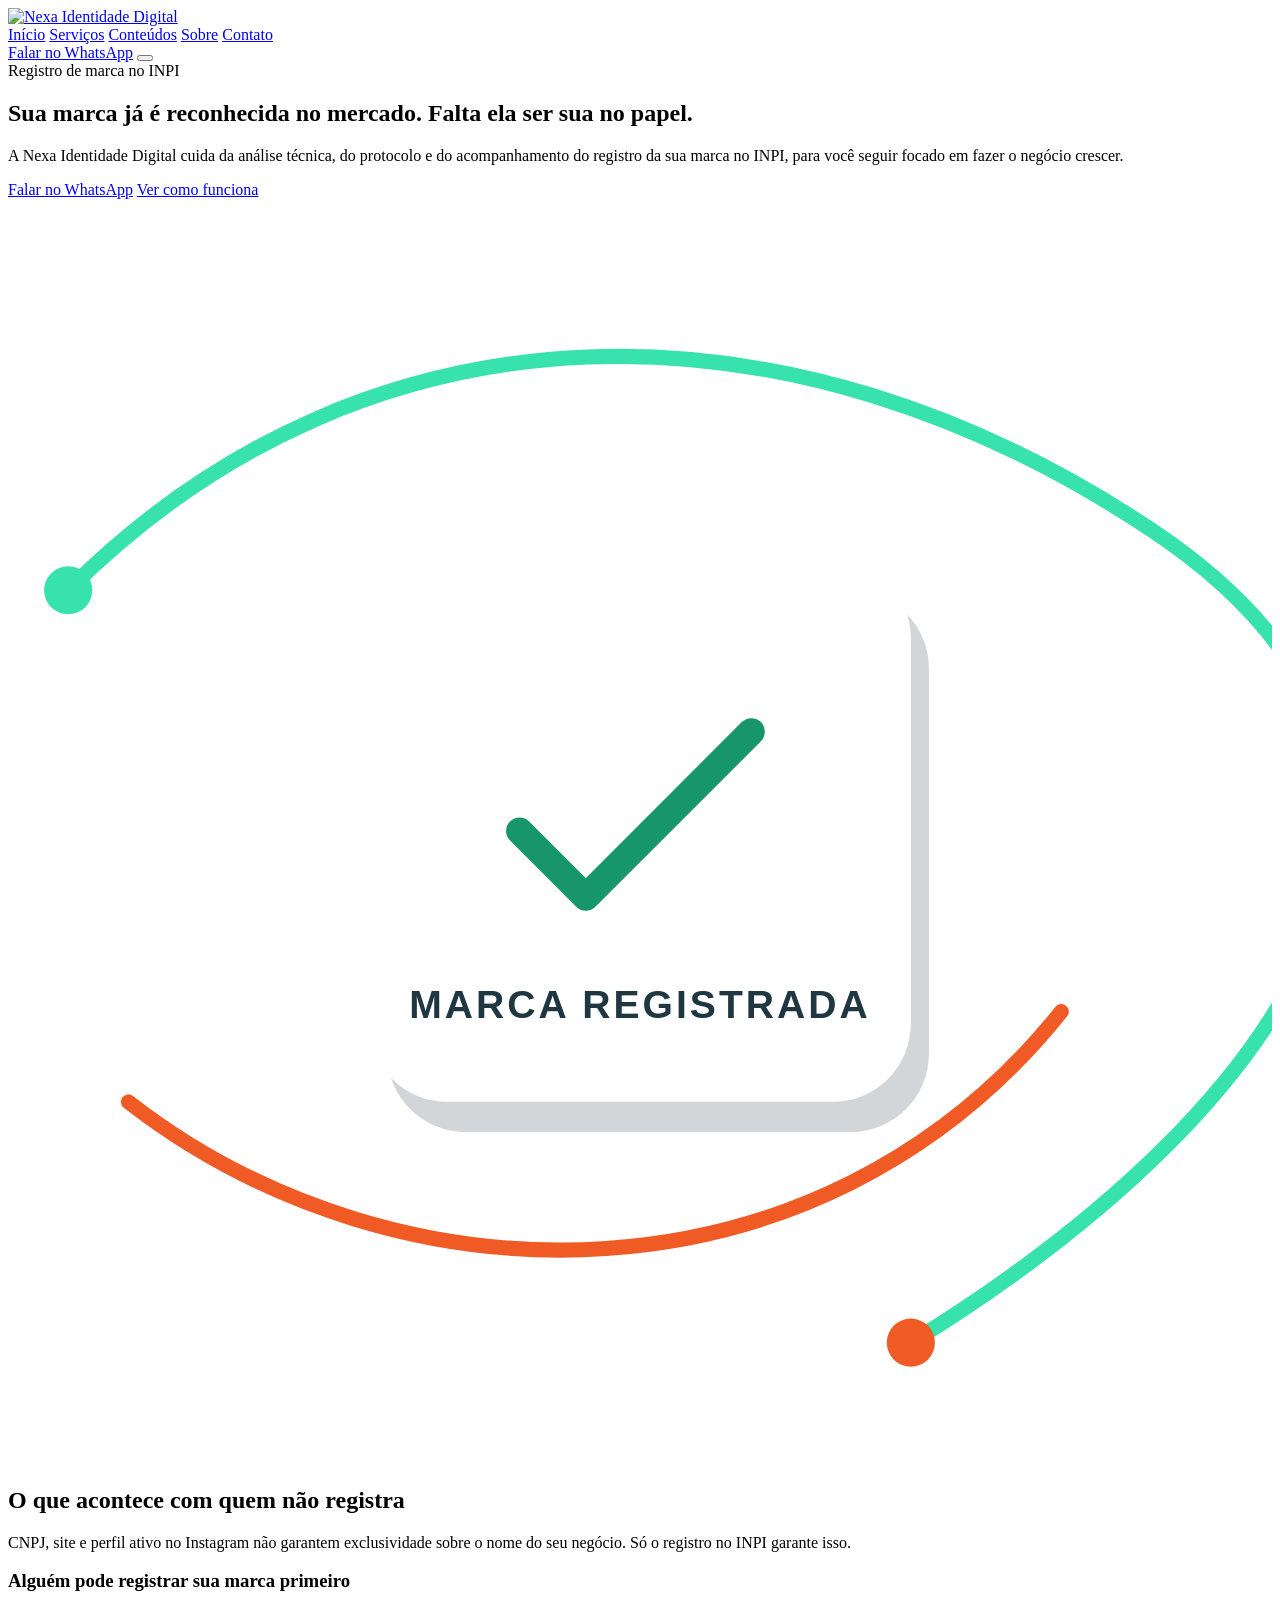
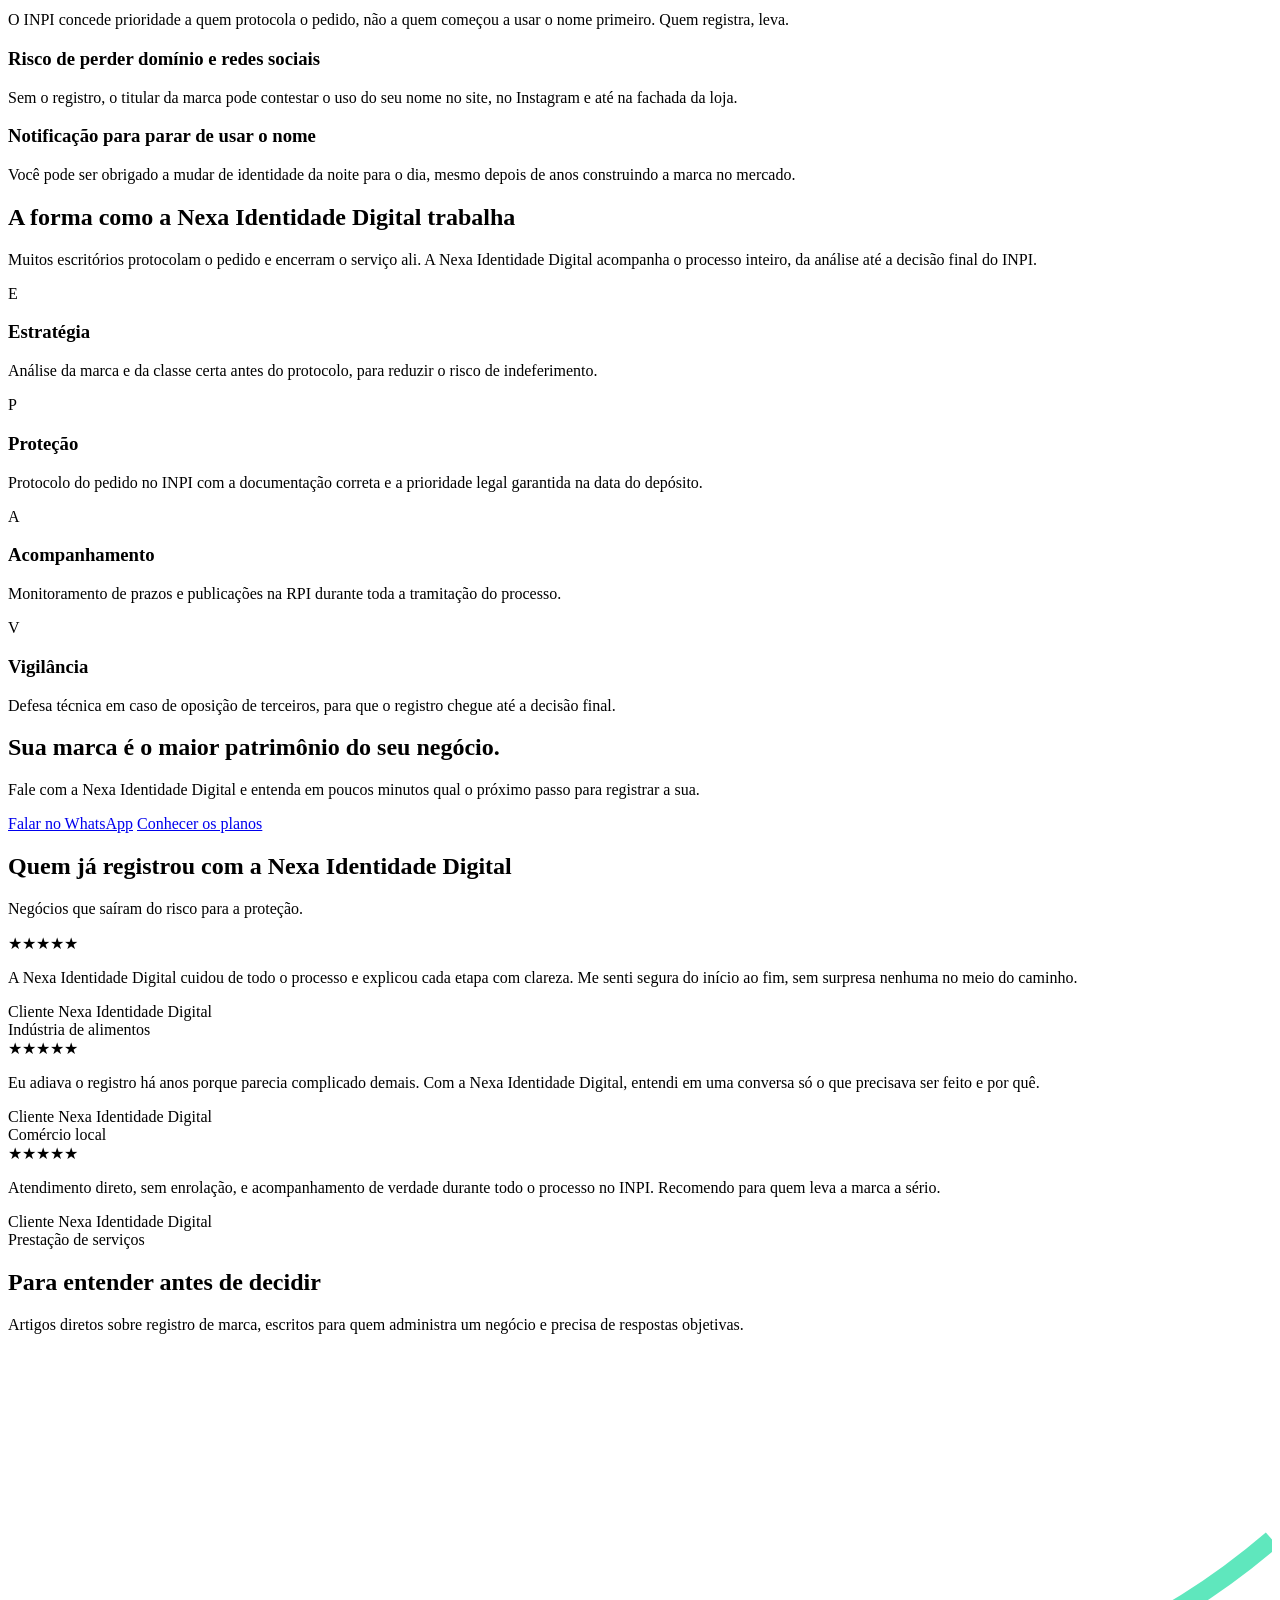
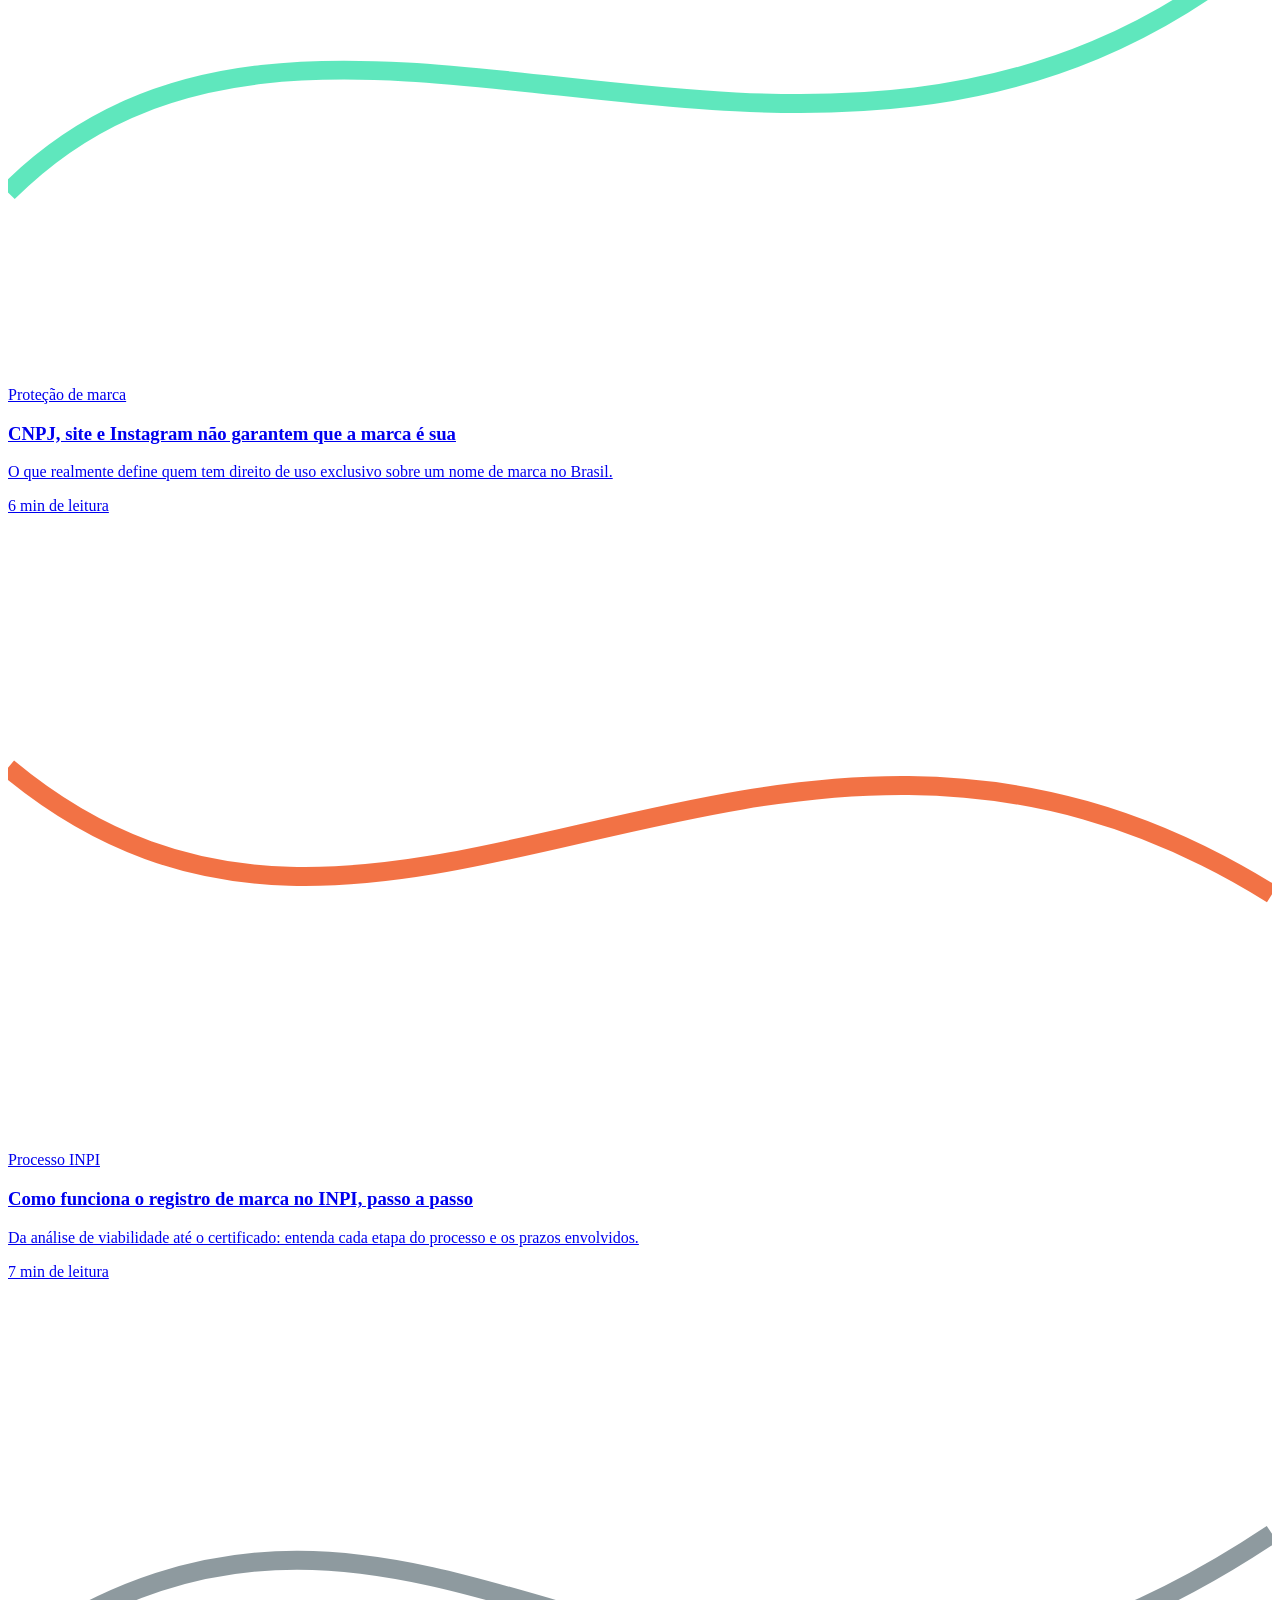
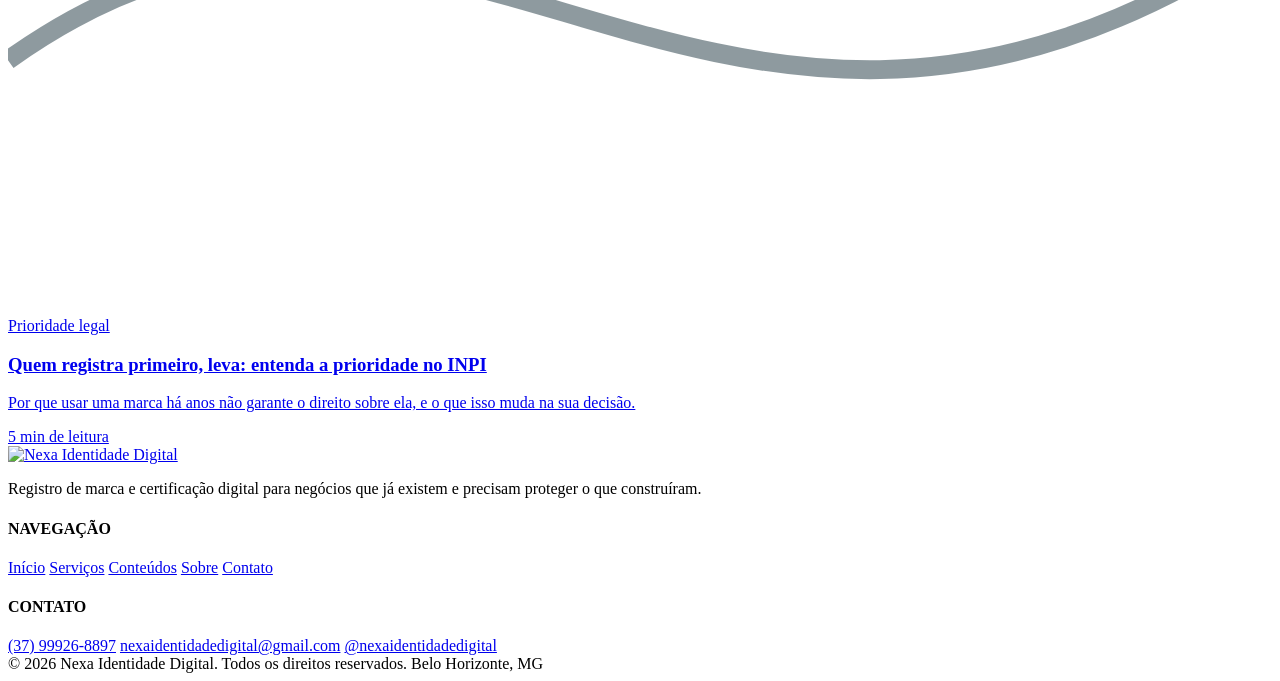
==== index.html @ bb1ef276 "Upload" ====
<!DOCTYPE html>
<html lang="pt-BR">
<head>
<meta charset="UTF-8">
<meta name="viewport" content="width=device-width, initial-scale=1.0">
<title>Nexa Identidade Digital | Registro de marca no INPI</title>
<meta name="description" content="A Nexa Identidade Digital cuida da análise, do protocolo e do acompanhamento do registro da sua marca no INPI, para negócios que já existem e precisam proteger o que construíram.">
<link rel="icon" href="data:image/svg+xml,<svg xmlns=%22http://www.w3.org/2000/svg%22 viewBox=%220 0 32 32%22><rect width=%2232%22 height=%2232%22 rx=%228%22 fill=%22%231f3741%22/><path d=%22M9 22V10l14 12V10%22 stroke=%22%2337e2ad%22 stroke-width=%222.3%22 fill=%22none%22 stroke-linecap=%22round%22 stroke-linejoin=%22round%22/></svg>">
<link rel="preconnect" href="https://api.fontshare.com">
<link href="https://api.fontshare.com/v2/css?f[]=chillax@500,600,700&display=swap" rel="stylesheet">
<link href="https://fonts.googleapis.com/css2?family=Plus+Jakarta+Sans:wght@400;500;600;700;800&display=swap" rel="stylesheet">
<link rel="stylesheet" href="css/style.css">
</head>
<body>

<header class="nav" id="nav">
  <div class="nav-inner">
    <a href="index.html" class="logo"><img src="img/logo-light-bg.png" alt="Nexa Identidade Digital" class="logo-img"></a>
    <nav class="nav-links" id="navLinks">
      <a href="index.html" aria-current="page">Início</a>
      <a href="servicos.html">Serviços</a>
      <a href="blog.html">Conteúdos</a>
      <a href="sobre.html">Sobre</a>
      <a href="contato.html">Contato</a>
    </nav>
    <a class="btn btn-primary nav-cta" href="https://wa.me/5537999268897?text=Ol%C3%A1%2C%20Luna!%20Quero%20entender%20como%20registrar%20minha%20marca." target="_blank" rel="noopener">Falar no WhatsApp</a>
    <button class="nav-toggle" id="navToggle" aria-label="Abrir menu"><span></span><span></span><span></span></button>
  </div>
</header>

<main>

<!-- HERO -->
<section class="hero grain-gradient">
  <div class="wrap hero-grid">
    <div>
      <span class="hero-eyebrow">Registro de marca no INPI</span>
      <h1>Sua marca já é reconhecida no mercado. Falta ela ser sua no papel.</h1>
      <p class="lede">A Nexa Identidade Digital cuida da análise técnica, do protocolo e do acompanhamento do registro da sua marca no INPI, para você seguir focado em fazer o negócio crescer.</p>
      <div class="hero-actions">
        <a class="btn btn-orange" href="https://wa.me/5537999268897?text=Ol%C3%A1%2C%20Luna!%20Quero%20entender%20como%20registrar%20minha%20marca." target="_blank" rel="noopener">Falar no WhatsApp</a>
        <a class="btn btn-mint" href="servicos.html">Ver como funciona</a>
      </div>
    </div>
    <div class="hero-art" aria-hidden="true">
      <svg viewBox="0 0 420 420" width="100%" height="100%">
        <path d="M20 130 C 120 30, 260 30, 380 110 S 430 300, 300 380" stroke="#37e2ad" stroke-width="5" fill="none" stroke-linecap="round"/>
        <path d="M40 300 C 130 370, 270 370, 350 270" stroke="#f05a25" stroke-width="5" fill="none" stroke-linecap="round"/>
        <path d="M10 220 C 110 160, 220 260, 400 190" stroke="#ffffff" stroke-width="2.5" fill="none" stroke-linecap="round" opacity="0.5"/>
        <circle cx="300" cy="380" r="8" fill="#f05a25"/>
        <circle cx="20" cy="130" r="8" fill="#37e2ad"/>

        <rect x="120" y="120" width="180" height="180" rx="26" fill="#0f2027" opacity="0.18" transform="translate(6,10)"/>
        <rect x="120" y="120" width="180" height="180" rx="26" fill="#ffffff"/>
        <path d="M170 210 l22 22 l55 -55" stroke="#17966c" stroke-width="9" fill="none" stroke-linecap="round" stroke-linejoin="round"/>
        <text x="210" y="272" font-family="Chillax, sans-serif" font-weight="600" font-size="13" fill="#1f3741" text-anchor="middle" letter-spacing="1">MARCA REGISTRADA</text>
      </svg>
    </div>
  </div>
</section>

<!-- RISCO -->
<section class="section-alt">
  <div class="wrap">
    <div class="section-head">
      <h2>O que acontece com quem não registra</h2>
      <p>CNPJ, site e perfil ativo no Instagram não garantem exclusividade sobre o nome do seu negócio. Só o registro no INPI garante isso.</p>
    </div>
    <div class="risk-grid">
      <div class="risk-card">
        <h3>Alguém pode registrar sua marca primeiro</h3>
        <p>O INPI concede prioridade a quem protocola o pedido, não a quem começou a usar o nome primeiro. Quem registra, leva.</p>
      </div>
      <div class="risk-card">
        <h3>Risco de perder domínio e redes sociais</h3>
        <p>Sem o registro, o titular da marca pode contestar o uso do seu nome no site, no Instagram e até na fachada da loja.</p>
      </div>
      <div class="risk-card">
        <h3>Notificação para parar de usar o nome</h3>
        <p>Você pode ser obrigado a mudar de identidade da noite para o dia, mesmo depois de anos construindo a marca no mercado.</p>
      </div>
    </div>
  </div>
</section>

<!-- ABORDAGEM -->
<section>
  <div class="wrap">
    <div class="section-head">
      <h2>A forma como a Nexa Identidade Digital trabalha</h2>
      <p>Muitos escritórios protocolam o pedido e encerram o serviço ali. A Nexa Identidade Digital acompanha o processo inteiro, da análise até a decisão final do INPI.</p>
    </div>
    <div class="pillar-grid">
      <div class="pillar">
        <div class="mark">E</div>
        <h3>Estratégia</h3>
        <p>Análise da marca e da classe certa antes do protocolo, para reduzir o risco de indeferimento.</p>
      </div>
      <div class="pillar">
        <div class="mark">P</div>
        <h3>Proteção</h3>
        <p>Protocolo do pedido no INPI com a documentação correta e a prioridade legal garantida na data do depósito.</p>
      </div>
      <div class="pillar">
        <div class="mark">A</div>
        <h3>Acompanhamento</h3>
        <p>Monitoramento de prazos e publicações na RPI durante toda a tramitação do processo.</p>
      </div>
      <div class="pillar">
        <div class="mark">V</div>
        <h3>Vigilância</h3>
        <p>Defesa técnica em caso de oposição de terceiros, para que o registro chegue até a decisão final.</p>
      </div>
    </div>
  </div>
</section>

<!-- CTA BAND -->
<section class="cta-band grain-gradient">
  <div class="wrap">
    <div>
      <h2>Sua marca é o maior patrimônio do seu negócio.</h2>
      <p>Fale com a Nexa Identidade Digital e entenda em poucos minutos qual o próximo passo para registrar a sua.</p>
    </div>
    <div class="cta-actions">
      <a class="btn btn-orange" href="https://wa.me/5537999268897?text=Ol%C3%A1%2C%20Luna!%20Quero%20entender%20como%20registrar%20minha%20marca." target="_blank" rel="noopener">Falar no WhatsApp</a>
      <a class="btn btn-ghost-on-dark" href="servicos.html">Conhecer os planos</a>
    </div>
  </div>
</section>

<!-- DEPOIMENTOS -->
<section class="section-dark">
  <div class="wrap">
    <div class="section-head">
      <h2>Quem já registrou com a Nexa Identidade Digital</h2>
      <p>Negócios que saíram do risco para a proteção.</p>
    </div>
    <div class="testimonial-grid">
      <div class="testimonial-card">
        <div class="testimonial-stars">★★★★★</div>
        <p>A Nexa Identidade Digital cuidou de todo o processo e explicou cada etapa com clareza. Me senti segura do início ao fim, sem surpresa nenhuma no meio do caminho.</p>
        <div class="testimonial-name">Cliente Nexa Identidade Digital</div>
        <div class="testimonial-role">Indústria de alimentos</div>
      </div>
      <div class="testimonial-card">
        <div class="testimonial-stars">★★★★★</div>
        <p>Eu adiava o registro há anos porque parecia complicado demais. Com a Nexa Identidade Digital, entendi em uma conversa só o que precisava ser feito e por quê.</p>
        <div class="testimonial-name">Cliente Nexa Identidade Digital</div>
        <div class="testimonial-role">Comércio local</div>
      </div>
      <div class="testimonial-card">
        <div class="testimonial-stars">★★★★★</div>
        <p>Atendimento direto, sem enrolação, e acompanhamento de verdade durante todo o processo no INPI. Recomendo para quem leva a marca a sério.</p>
        <div class="testimonial-name">Cliente Nexa Identidade Digital</div>
        <div class="testimonial-role">Prestação de serviços</div>
      </div>
    </div>
  </div>
</section>

<!-- CONTEÚDOS PREVIEW -->
<section>
  <div class="wrap">
    <div class="section-head">
      <h2>Para entender antes de decidir</h2>
      <p>Artigos diretos sobre registro de marca, escritos para quem administra um negócio e precisa de respostas objetivas.</p>
    </div>
    <div class="blog-grid">
      <a class="blog-card" href="blog/cnpj-instagram-nao-garantem-marca.html">
        <div class="thumb"><svg viewBox="0 0 200 100" preserveAspectRatio="none"><path d="M0 70 C 50 20, 130 90, 200 30" stroke="#37e2ad" stroke-width="3" fill="none" opacity="0.8"/></svg></div>
        <div class="body">
          <span class="cat">Proteção de marca</span>
          <h3>CNPJ, site e Instagram não garantem que a marca é sua</h3>
          <p>O que realmente define quem tem direito de uso exclusivo sobre um nome de marca no Brasil.</p>
          <span class="meta">6 min de leitura</span>
        </div>
      </a>
      <a class="blog-card" href="blog/como-funciona-registro-marca-inpi.html">
        <div class="thumb"><svg viewBox="0 0 200 100" preserveAspectRatio="none"><path d="M0 40 C 60 90, 120 10, 200 60" stroke="#f05a25" stroke-width="3" fill="none" opacity="0.85"/></svg></div>
        <div class="body">
          <span class="cat">Processo INPI</span>
          <h3>Como funciona o registro de marca no INPI, passo a passo</h3>
          <p>Da análise de viabilidade até o certificado: entenda cada etapa do processo e os prazos envolvidos.</p>
          <span class="meta">7 min de leitura</span>
        </div>
      </a>
      <a class="blog-card" href="blog/quem-registra-primeiro-leva.html">
        <div class="thumb"><svg viewBox="0 0 200 100" preserveAspectRatio="none"><path d="M0 60 C 70 10, 110 100, 200 40" stroke="#1f3741" stroke-width="3" fill="none" opacity="0.5"/></svg></div>
        <div class="body">
          <span class="cat">Prioridade legal</span>
          <h3>Quem registra primeiro, leva: entenda a prioridade no INPI</h3>
          <p>Por que usar uma marca há anos não garante o direito sobre ela, e o que isso muda na sua decisão.</p>
          <span class="meta">5 min de leitura</span>
        </div>
      </a>
    </div>
  </div>
</section>

</main>

<footer class="footer">
  <div class="wrap">
    <div class="footer-inner">
      <div class="footer-brand">
        <a href="index.html" class="logo"><img src="img/logo-dark-bg.png" alt="Nexa Identidade Digital" class="logo-img"></a>
        <p>Registro de marca e certificação digital para negócios que já existem e precisam proteger o que construíram.</p>
      </div>
      <div class="footer-col">
        <h4>NAVEGAÇÃO</h4>
        <a href="index.html">Início</a>
        <a href="servicos.html">Serviços</a>
        <a href="blog.html">Conteúdos</a>
        <a href="sobre.html">Sobre</a>
        <a href="contato.html">Contato</a>
      </div>
      <div class="footer-col">
        <h4>CONTATO</h4>
        <a href="https://wa.me/5537999268897" target="_blank" rel="noopener">(37) 99926-8897</a>
        <a href="mailto:nexaidentidadedigital@gmail.com">nexaidentidadedigital@gmail.com</a>
        <a href="https://instagram.com/nexaidentidadedigital" target="_blank" rel="noopener">@nexaidentidadedigital</a>
      </div>
    </div>
    <div class="footer-bottom">
      <span>© 2026 Nexa Identidade Digital. Todos os direitos reservados.</span>
      <span>Belo Horizonte, MG</span>
    </div>
  </div>
</footer>

<script src="js/main.js"></script>
</body>
</html>
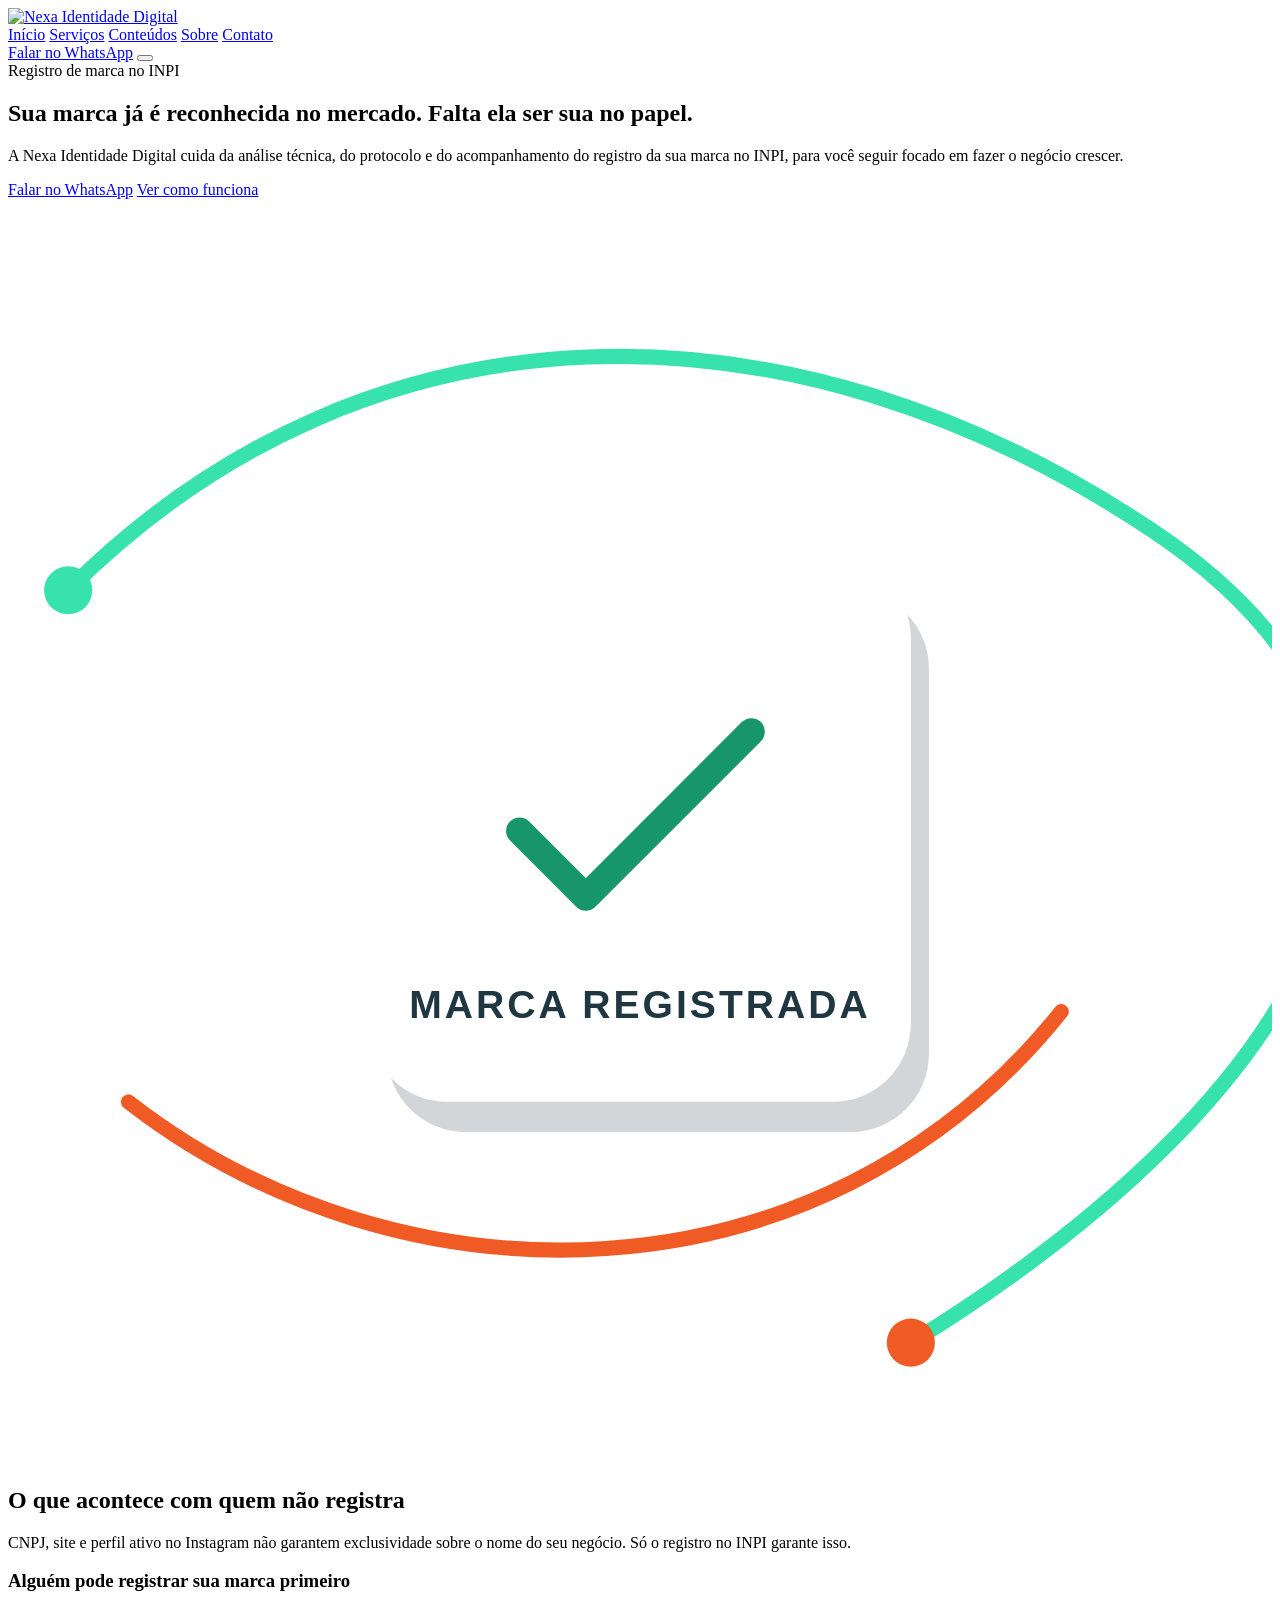
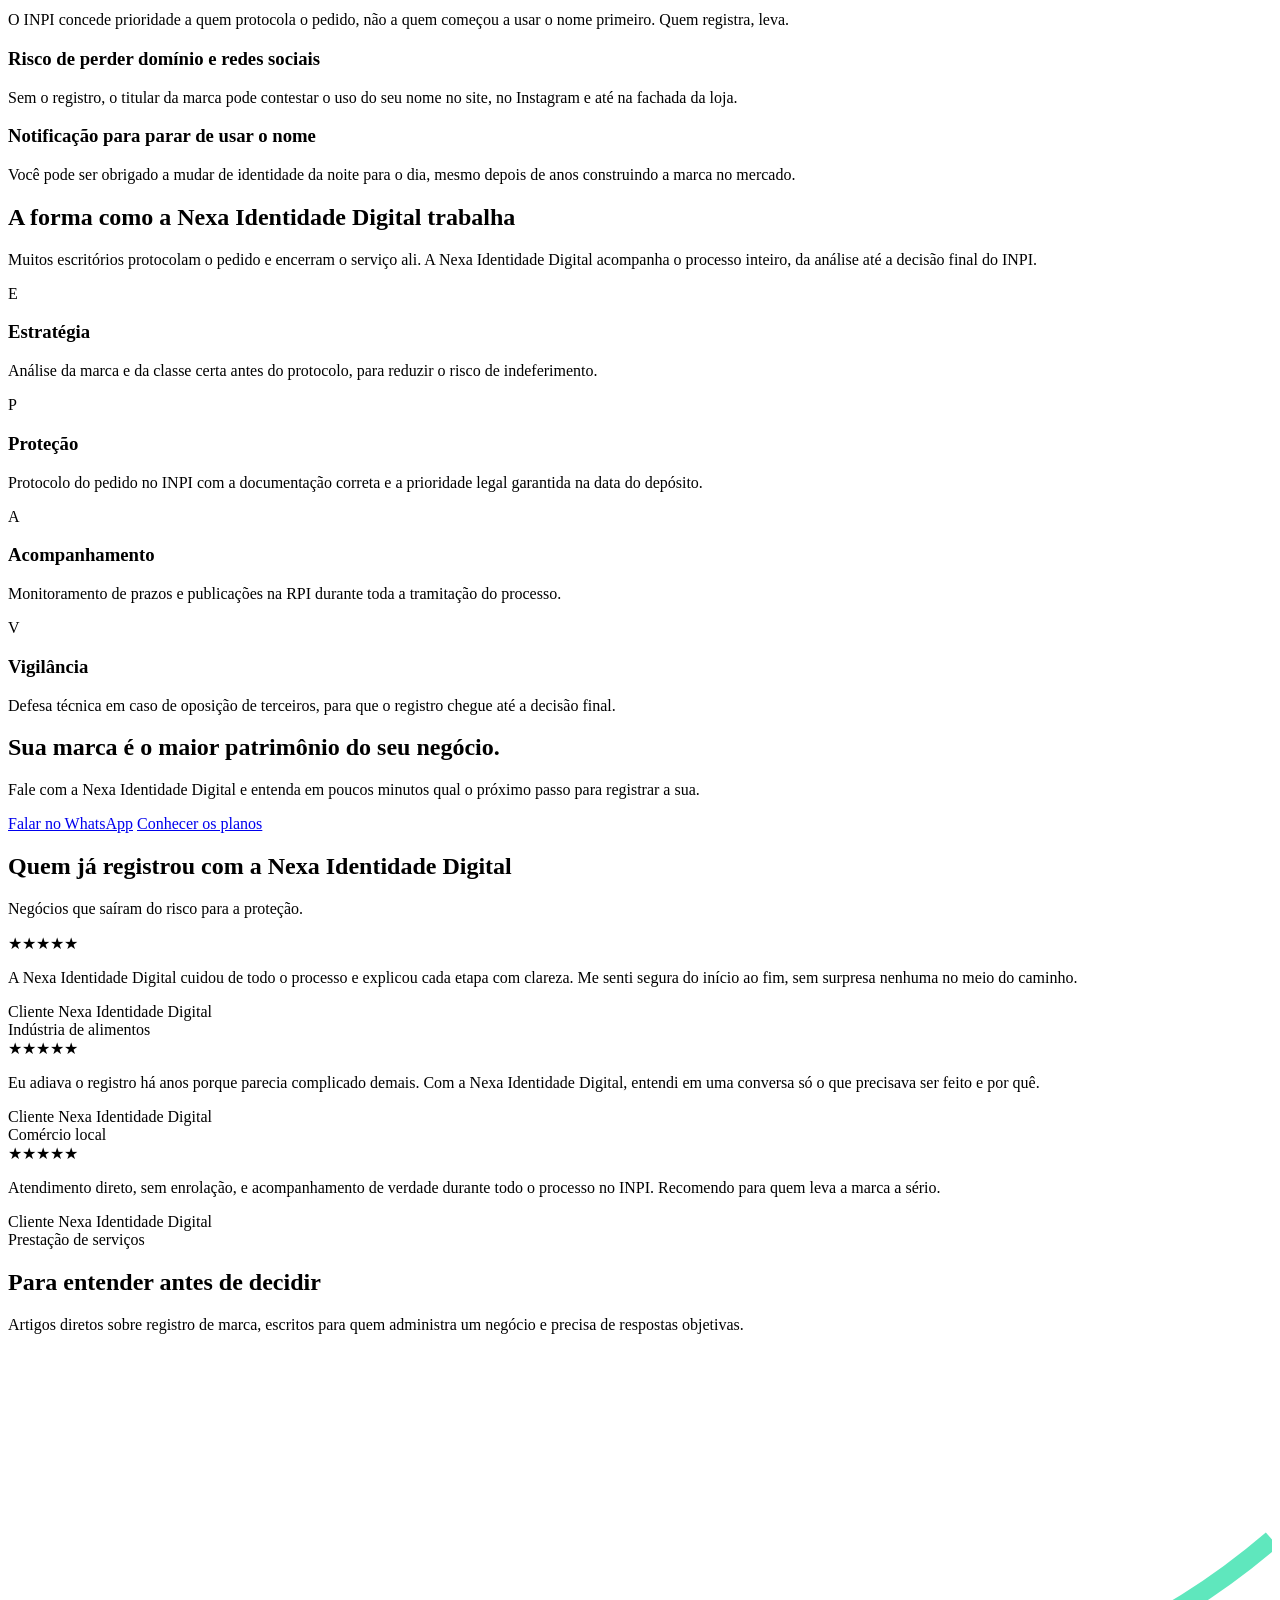
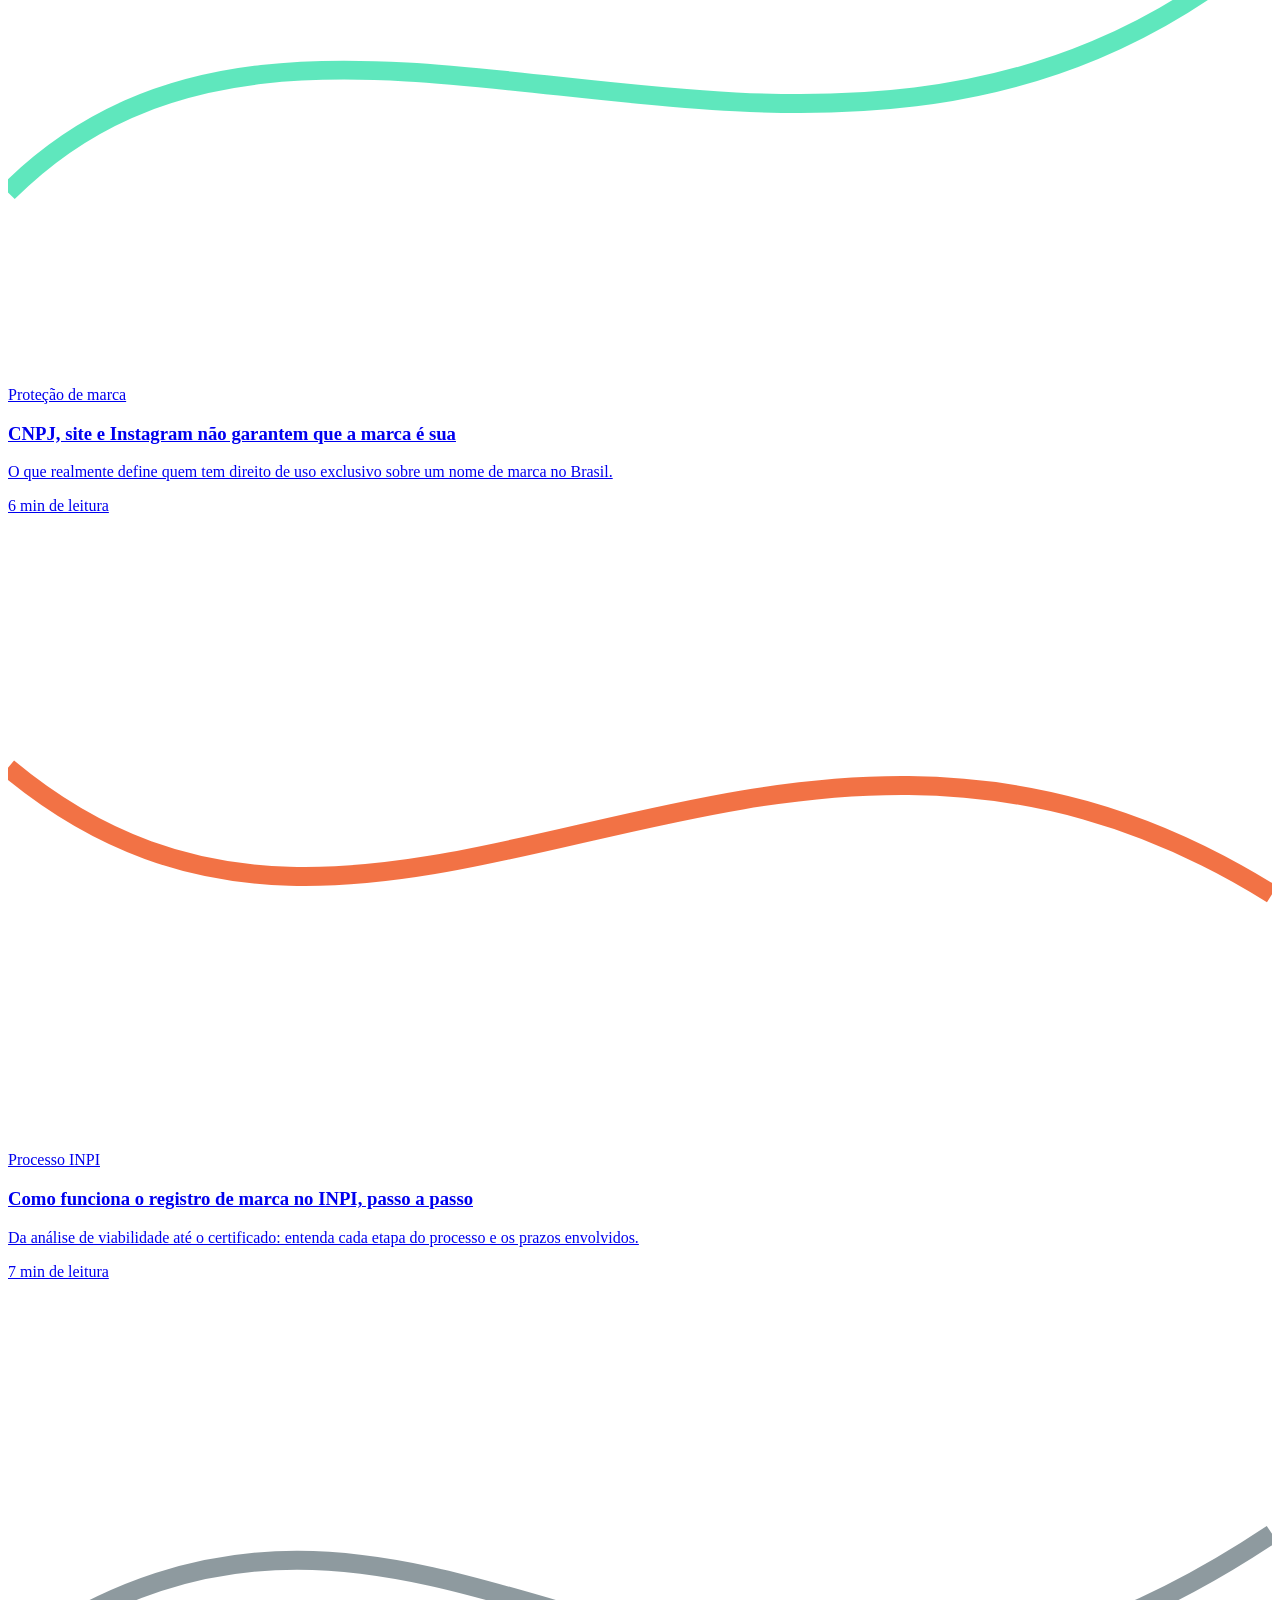
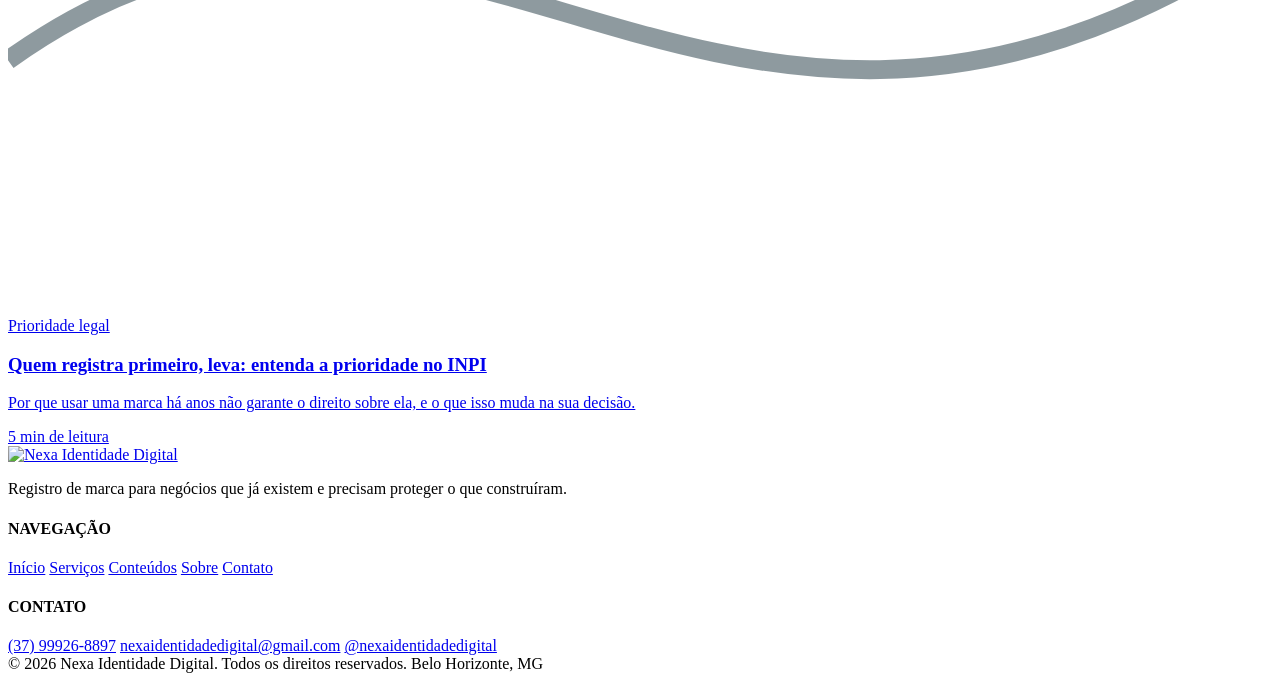
==== commit b12ec139: "upload" ====
--- a/index.html
+++ b/index.html
@@ -205,7 +205,7 @@
     <div class="footer-inner">
       <div class="footer-brand">
         <a href="index.html" class="logo"><img src="img/logo-dark-bg.png" alt="Nexa Identidade Digital" class="logo-img"></a>
-        <p>Registro de marca e certificação digital para negócios que já existem e precisam proteger o que construíram.</p>
+        <p>Registro de marca para negócios que já existem e precisam proteger o que construíram.</p>
       </div>
       <div class="footer-col">
         <h4>NAVEGAÇÃO</h4>
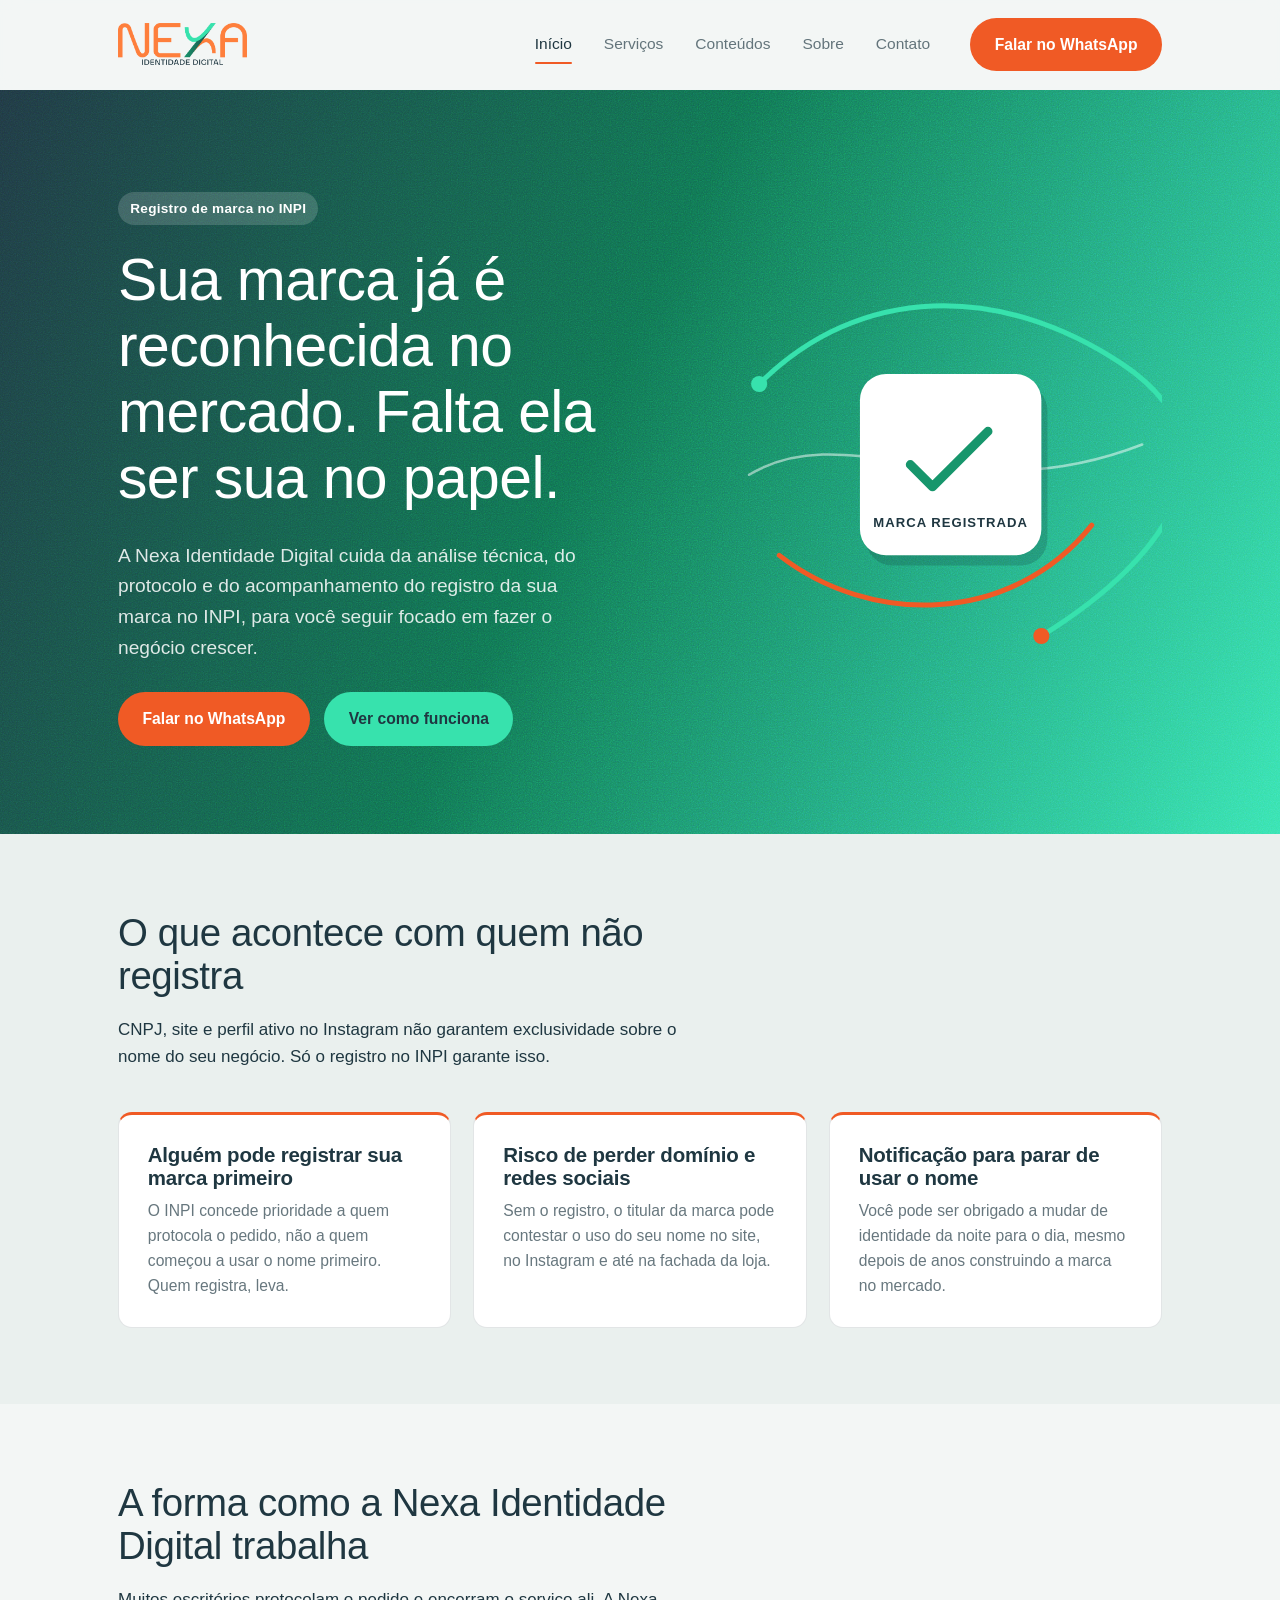
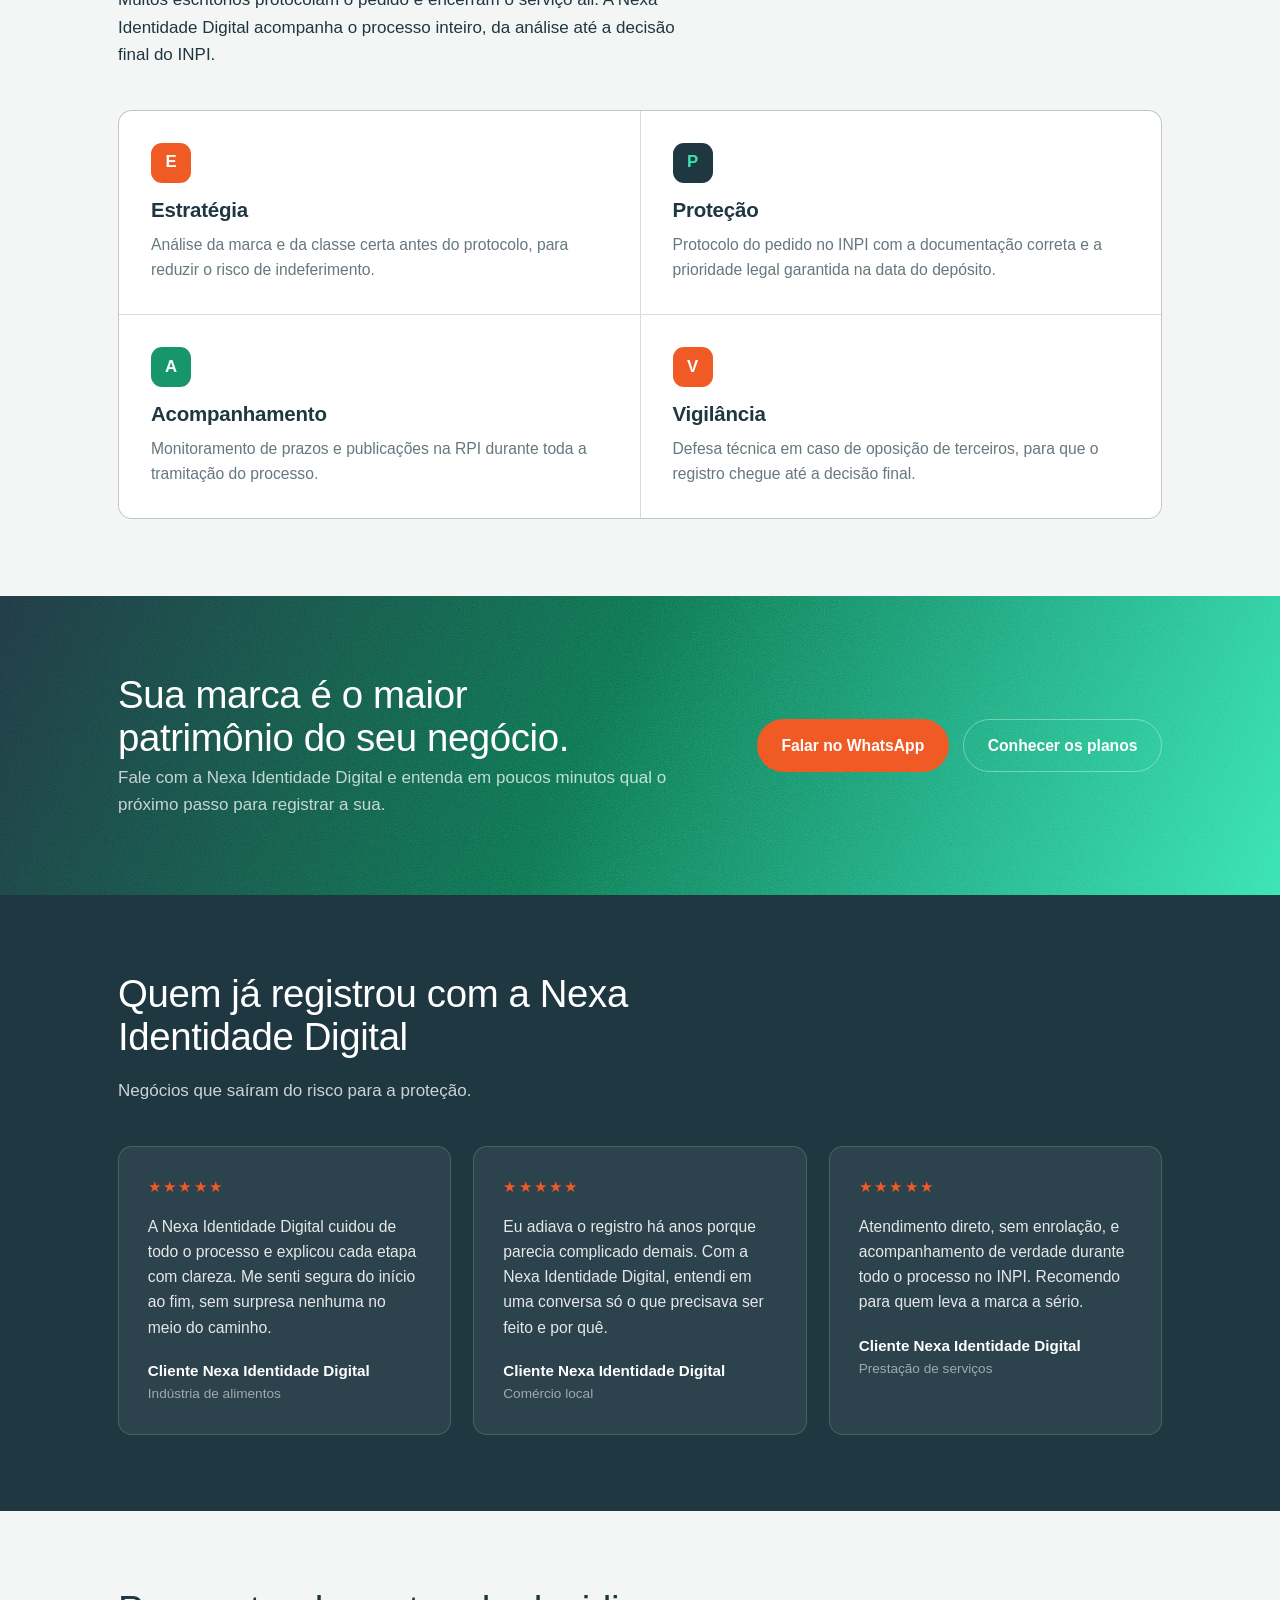
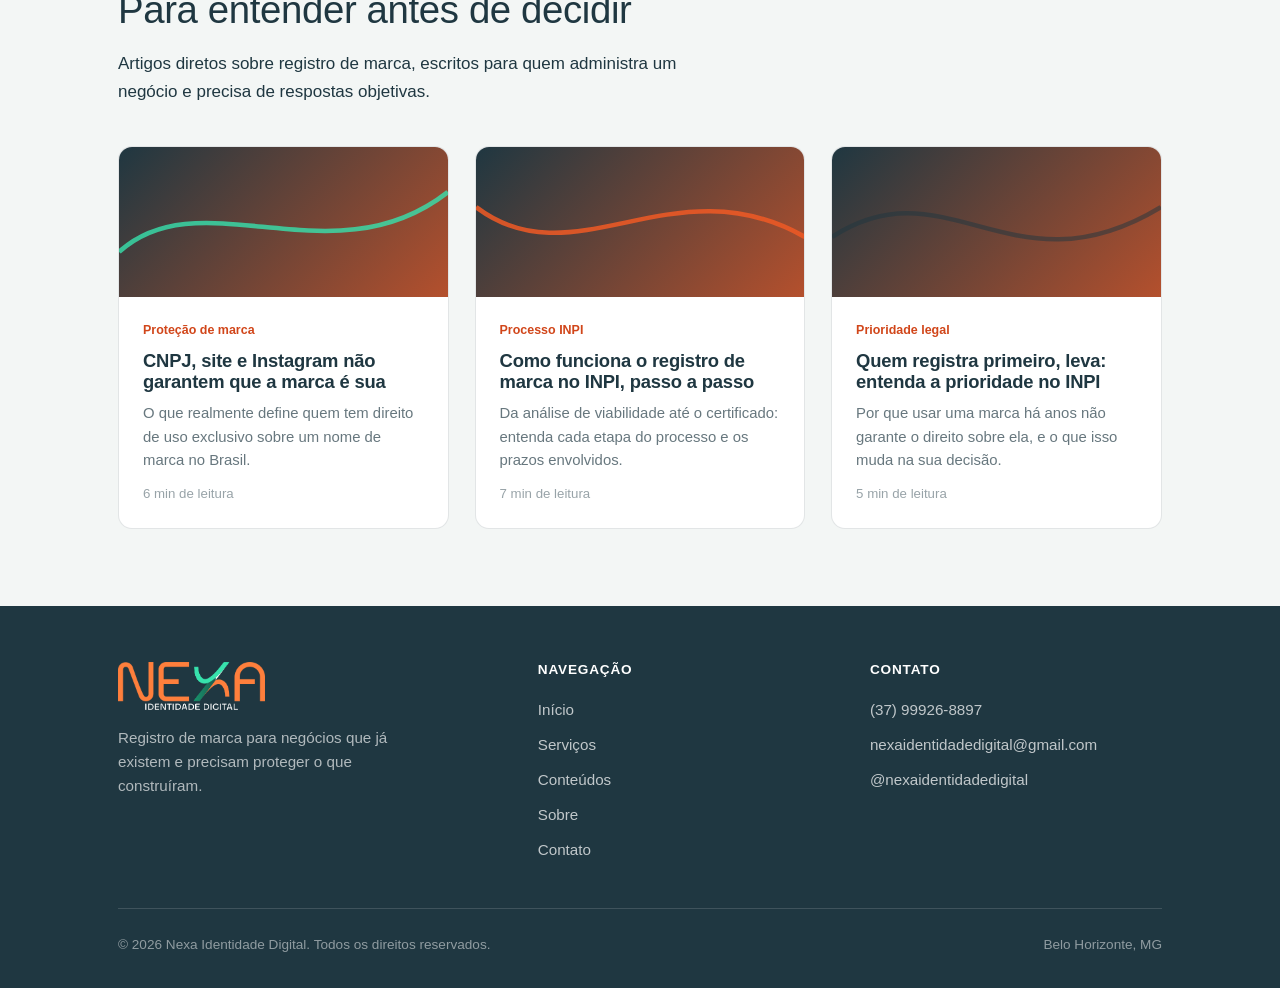
==== commit 4d921066: "novas paginas" ====
--- a/index.html
+++ b/index.html
@@ -9,13 +9,13 @@
 <link rel="preconnect" href="https://api.fontshare.com">
 <link href="https://api.fontshare.com/v2/css?f[]=chillax@500,600,700&display=swap" rel="stylesheet">
 <link href="https://fonts.googleapis.com/css2?family=Plus+Jakarta+Sans:wght@400;500;600;700;800&display=swap" rel="stylesheet">
-<link rel="stylesheet" href="css/style.css">
+<link rel="stylesheet" href="style.css">
 </head>
 <body>
 
 <header class="nav" id="nav">
   <div class="nav-inner">
-    <a href="index.html" class="logo"><img src="img/logo-light-bg.png" alt="Nexa Identidade Digital" class="logo-img"></a>
+    <a href="index.html" class="logo"><img src="logo-light-bg.png" alt="Nexa Identidade Digital" class="logo-img"></a>
     <nav class="nav-links" id="navLinks">
       <a href="index.html" aria-current="page">Início</a>
       <a href="servicos.html">Serviços</a>
@@ -167,7 +167,7 @@
       <p>Artigos diretos sobre registro de marca, escritos para quem administra um negócio e precisa de respostas objetivas.</p>
     </div>
     <div class="blog-grid">
-      <a class="blog-card" href="blog/cnpj-instagram-nao-garantem-marca.html">
+      <a class="blog-card" href="cnpj-instagram-nao-garantem-marca.html">
         <div class="thumb"><svg viewBox="0 0 200 100" preserveAspectRatio="none"><path d="M0 70 C 50 20, 130 90, 200 30" stroke="#37e2ad" stroke-width="3" fill="none" opacity="0.8"/></svg></div>
         <div class="body">
           <span class="cat">Proteção de marca</span>
@@ -176,7 +176,7 @@
           <span class="meta">6 min de leitura</span>
         </div>
       </a>
-      <a class="blog-card" href="blog/como-funciona-registro-marca-inpi.html">
+      <a class="blog-card" href="como-funciona-registro-marca-inpi.html">
         <div class="thumb"><svg viewBox="0 0 200 100" preserveAspectRatio="none"><path d="M0 40 C 60 90, 120 10, 200 60" stroke="#f05a25" stroke-width="3" fill="none" opacity="0.85"/></svg></div>
         <div class="body">
           <span class="cat">Processo INPI</span>
@@ -185,7 +185,7 @@
           <span class="meta">7 min de leitura</span>
         </div>
       </a>
-      <a class="blog-card" href="blog/quem-registra-primeiro-leva.html">
+      <a class="blog-card" href="quem-registra-primeiro-leva.html">
         <div class="thumb"><svg viewBox="0 0 200 100" preserveAspectRatio="none"><path d="M0 60 C 70 10, 110 100, 200 40" stroke="#1f3741" stroke-width="3" fill="none" opacity="0.5"/></svg></div>
         <div class="body">
           <span class="cat">Prioridade legal</span>
@@ -204,7 +204,7 @@
   <div class="wrap">
     <div class="footer-inner">
       <div class="footer-brand">
-        <a href="index.html" class="logo"><img src="img/logo-dark-bg.png" alt="Nexa Identidade Digital" class="logo-img"></a>
+        <a href="index.html" class="logo"><img src="logo-dark-bg.png" alt="Nexa Identidade Digital" class="logo-img"></a>
         <p>Registro de marca para negócios que já existem e precisam proteger o que construíram.</p>
       </div>
       <div class="footer-col">
@@ -229,6 +229,6 @@
   </div>
 </footer>
 
-<script src="js/main.js"></script>
+<script src="main.js"></script>
 </body>
 </html>
--- a/style.css
+++ b/style.css
@@ -0,0 +1,708 @@
+/* ==========================================================================
+   NEXA IDENTIDADE DIGITAL — Design tokens
+   Paleta extraída do Manual de Identidade Visual da marca:
+   #1f3741 (proximidade/segurança), #37e2ad (solução),
+   #17966c (conclusão), #f05a25 (calor)
+   Tipografia: Chillax (display) + Plus Jakarta Sans (texto)
+   ========================================================================== */
+
+:root {
+  --ink: #1f3741;
+  --ink-soft: rgba(31, 55, 65, 0.68);
+  --ink-faint: rgba(31, 55, 65, 0.46);
+  --paper: #f3f6f5;
+  --paper-alt: #eaf0ee;
+  --surface: #ffffff;
+  --line: rgba(31, 55, 65, 0.13);
+  --line-strong: rgba(31, 55, 65, 0.22);
+
+  --mint: #37e2ad;
+  --mint-ink: #0f6b4d;
+  --green: #17966c;
+  --green-dark: #10704f;
+  --orange: #f05a25;
+  --orange-dark: #d1461a;
+
+  --display: "Chillax", "Segoe UI", sans-serif;
+  --body: "Plus Jakarta Sans", "Segoe UI", sans-serif;
+
+  --max: 1140px;
+  --pad: clamp(1.25rem, 4vw, 3rem);
+  --radius: 14px;
+  --radius-sm: 8px;
+}
+
+* {
+  box-sizing: border-box;
+}
+
+html {
+  scroll-behavior: smooth;
+}
+
+body {
+  margin: 0;
+  background: var(--paper);
+  color: var(--ink);
+  font-family: var(--body);
+  font-size: 1.0625rem;
+  line-height: 1.6;
+  -webkit-font-smoothing: antialiased;
+}
+
+img {
+  max-width: 100%;
+  display: block;
+}
+
+a {
+  color: inherit;
+}
+
+.wrap {
+  max-width: var(--max);
+  margin: 0 auto;
+  padding-left: var(--pad);
+  padding-right: var(--pad);
+}
+
+h1, h2, h3, h4 {
+  font-family: var(--display);
+  font-weight: 500;
+  line-height: 1.12;
+  margin: 0 0 0.5em;
+  letter-spacing: -0.01em;
+}
+
+h1 { font-size: clamp(2.4rem, 4.6vw, 3.8rem); font-weight: 500; }
+h2 { font-size: clamp(1.7rem, 3vw, 2.4rem); }
+h3 { font-size: 1.28rem; font-weight: 600; }
+h4 { font-size: 1.05rem; font-weight: 600; }
+
+p { margin: 0 0 1em; max-width: 62ch; }
+p.lede { font-size: 1.2rem; color: var(--ink-soft); max-width: 46ch; }
+
+.small { font-size: 0.9rem; color: var(--ink-soft); }
+
+::selection {
+  background: var(--mint);
+  color: var(--ink);
+}
+
+:focus-visible {
+  outline: 2.5px solid var(--green);
+  outline-offset: 3px;
+}
+
+/* ---------- buttons ---------- */
+.btn {
+  display: inline-flex;
+  align-items: center;
+  gap: 0.5em;
+  font-family: var(--body);
+  font-weight: 600;
+  font-size: 0.98rem;
+  padding: 0.85em 1.5em;
+  border-radius: 999px;
+  border: 1.5px solid transparent;
+  text-decoration: none;
+  cursor: pointer;
+  transition: transform 0.15s ease, background 0.15s ease, border-color 0.15s ease;
+  white-space: nowrap;
+}
+
+.btn:hover { transform: translateY(-1px); }
+
+.btn-primary {
+  background: var(--orange);
+  color: #fff;
+}
+.btn-primary:hover { background: var(--orange-dark); }
+
+.btn-orange {
+  background: var(--orange);
+  color: #fff;
+}
+.btn-orange:hover { background: var(--orange-dark); }
+
+.btn-mint {
+  background: var(--mint);
+  color: var(--ink);
+}
+.btn-mint:hover { background: #57e9bb; }
+
+.btn-ghost {
+  background: transparent;
+  border-color: var(--line-strong);
+  color: var(--ink);
+}
+.btn-ghost:hover { border-color: var(--ink); }
+
+.btn-on-dark {
+  background: var(--mint);
+  color: var(--ink);
+}
+.btn-on-dark:hover { background: #57e9bb; }
+
+.btn-ghost-on-dark {
+  background: transparent;
+  border-color: rgba(255,255,255,0.35);
+  color: #fff;
+}
+.btn-ghost-on-dark:hover { border-color: #fff; }
+
+/* ---------- nav ---------- */
+.nav {
+  position: sticky;
+  top: 0;
+  z-index: 50;
+  background: rgba(243, 246, 245, 0.86);
+  backdrop-filter: blur(10px);
+  border-bottom: 1px solid transparent;
+  transition: border-color 0.2s ease, box-shadow 0.2s ease;
+}
+.nav.is-scrolled {
+  border-bottom-color: var(--line);
+  box-shadow: 0 6px 24px rgba(31, 55, 65, 0.06);
+}
+
+.nav-inner {
+  max-width: var(--max);
+  margin: 0 auto;
+  padding: 1.1rem var(--pad);
+  display: flex;
+  align-items: center;
+  gap: 2.5rem;
+}
+
+.logo {
+  display: flex;
+  align-items: center;
+  text-decoration: none;
+  margin-right: auto;
+}
+.logo-img {
+  height: 42px;
+  width: auto;
+  display: block;
+}
+.footer .logo-img {
+  height: 48px;
+}
+
+.nav-links {
+  display: flex;
+  gap: 2rem;
+  font-size: 0.97rem;
+  font-weight: 500;
+}
+.nav-links a {
+  text-decoration: none;
+  color: var(--ink-soft);
+  position: relative;
+  padding: 0.2em 0;
+}
+.nav-links a:hover,
+.nav-links a[aria-current="page"] {
+  color: var(--ink);
+}
+.nav-links a[aria-current="page"]::after {
+  content: "";
+  position: absolute;
+  left: 0; right: 0; bottom: -4px;
+  height: 2px;
+  background: var(--orange);
+  border-radius: 2px;
+}
+
+.nav-toggle {
+  display: none;
+  background: none;
+  border: none;
+  cursor: pointer;
+  padding: 0.4rem;
+}
+.nav-toggle span {
+  display: block;
+  width: 22px;
+  height: 2px;
+  background: var(--ink);
+  margin: 5px 0;
+  transition: transform 0.2s ease, opacity 0.2s ease;
+}
+
+@media (max-width: 860px) {
+  .nav-links {
+    position: fixed;
+    inset: 0 0 0 auto;
+    height: 100vh;
+    width: min(78vw, 320px);
+    background: var(--surface);
+    flex-direction: column;
+    justify-content: center;
+    gap: 1.6rem;
+    padding: 2rem;
+    transform: translateX(100%);
+    transition: transform 0.25s ease;
+    box-shadow: -12px 0 32px rgba(31,55,65,0.14);
+  }
+  .nav-links.is-open { transform: translateX(0); }
+  .nav-links a { font-size: 1.15rem; }
+  .nav-cta { display: none; }
+  .nav-toggle { display: block; }
+}
+
+/* ---------- organic line motif (signature graphic element) ---------- */
+.motif {
+  position: absolute;
+  pointer-events: none;
+  z-index: 0;
+}
+
+/* grainy brand gradient, used behind the hero and key CTA moments */
+.grain-gradient {
+  position: relative;
+  background: linear-gradient(115deg, var(--ink) 0%, var(--green-dark) 46%, var(--mint) 100%);
+  color: #fff;
+}
+.grain-gradient::before {
+  content: "";
+  position: absolute;
+  inset: 0;
+  z-index: 0;
+  opacity: 0.5;
+  mix-blend-mode: overlay;
+  background-image: url("data:image/svg+xml,%3Csvg xmlns='http://www.w3.org/2000/svg' width='180' height='180'%3E%3Cfilter id='n'%3E%3CfeTurbulence type='fractalNoise' baseFrequency='0.85' numOctaves='2' stitchTiles='stitch'/%3E%3C/filter%3E%3Crect width='100%25' height='100%25' filter='url(%23n)'/%3E%3C/svg%3E");
+}
+.grain-gradient .hero-eyebrow {
+  background: rgba(255,255,255,0.16);
+  color: #fff;
+}
+.grain-gradient h1, .grain-gradient h2 { color: #fff; }
+.grain-gradient p.lede { color: rgba(255,255,255,0.86); }
+.grain-gradient .hero-grid, .grain-gradient .wrap { position: relative; z-index: 1; }
+
+/* ---------- hero ---------- */
+.hero {
+  position: relative;
+  overflow: hidden;
+  padding: clamp(3rem, 8vw, 6.5rem) 0 clamp(3rem, 7vw, 5.5rem);
+}
+.hero-grid {
+  position: relative;
+  z-index: 1;
+  display: grid;
+  grid-template-columns: 1.15fr 0.85fr;
+  gap: 3rem;
+  align-items: center;
+}
+.hero-eyebrow {
+  display: inline-flex;
+  align-items: center;
+  gap: 0.5em;
+  font-size: 0.85rem;
+  font-weight: 700;
+  letter-spacing: 0.02em;
+  color: var(--orange-dark);
+  background: rgba(240, 90, 37, 0.1);
+  padding: 0.4em 0.9em;
+  border-radius: 999px;
+  margin-bottom: 1.4rem;
+}
+.hero-actions {
+  display: flex;
+  gap: 0.9rem;
+  flex-wrap: wrap;
+  margin-top: 1.8rem;
+}
+.hero-art {
+  position: relative;
+  aspect-ratio: 1 / 1;
+}
+
+@media (max-width: 900px) {
+  .hero-grid { grid-template-columns: 1fr; }
+  .hero-art { order: -1; max-width: 280px; margin: 0 auto; }
+}
+
+/* ---------- sections ---------- */
+section { padding: clamp(3rem, 6vw, 5rem) 0; }
+.section-alt { background: var(--paper-alt); }
+.section-dark { background: var(--ink); color: #fff; }
+.section-dark p { color: rgba(255,255,255,0.78); }
+.section-dark .small { color: rgba(255,255,255,0.6); }
+
+.section-head {
+  max-width: 640px;
+  margin-bottom: 2.6rem;
+}
+
+/* ---------- risk cards ---------- */
+.risk-grid {
+  display: grid;
+  grid-template-columns: repeat(3, 1fr);
+  gap: 1.4rem;
+}
+.risk-card {
+  background: var(--surface);
+  border: 1px solid var(--line);
+  border-top: 3px solid var(--orange);
+  border-radius: var(--radius);
+  padding: 1.8rem;
+}
+.risk-card h3 { margin-bottom: 0.5rem; }
+.risk-card p { margin: 0; color: var(--ink-soft); font-size: 0.98rem; }
+
+@media (max-width: 860px) {
+  .risk-grid { grid-template-columns: 1fr; }
+}
+
+/* ---------- pillar / feature grid ---------- */
+.pillar-grid {
+  display: grid;
+  grid-template-columns: repeat(2, 1fr);
+  gap: 1px;
+  background: var(--line);
+  border: 1px solid var(--line);
+  border-radius: var(--radius);
+  overflow: hidden;
+}
+.pillar {
+  background: var(--surface);
+  padding: 2rem;
+}
+.pillar .mark {
+  width: 40px; height: 40px;
+  border-radius: 11px;
+  background: var(--orange);
+  color: #fff;
+  display: flex; align-items: center; justify-content: center;
+  font-family: var(--display);
+  font-weight: 700;
+  font-size: 1.05rem;
+  margin-bottom: 1rem;
+}
+.pillar:nth-child(2) .mark { background: var(--ink); color: var(--mint); }
+.pillar:nth-child(3) .mark { background: var(--green); color: #fff; }
+.pillar:nth-child(4) .mark { background: var(--orange); color: #fff; }
+.pillar p { margin: 0; color: var(--ink-soft); font-size: 0.98rem; }
+
+@media (max-width: 700px) {
+  .pillar-grid { grid-template-columns: 1fr; }
+}
+
+/* ---------- timeline (process steps) ---------- */
+.timeline {
+  display: grid;
+  grid-template-columns: repeat(4, 1fr);
+  gap: 1.4rem;
+}
+.timeline-step {
+  border-top: 2px solid var(--line-strong);
+  padding-top: 1.1rem;
+}
+.timeline-step .num {
+  font-family: var(--display);
+  font-size: 0.95rem;
+  color: var(--green-dark);
+  display: block;
+  margin-bottom: 0.6rem;
+}
+.timeline-step p { color: var(--ink-soft); font-size: 0.96rem; margin: 0; }
+
+@media (max-width: 900px) {
+  .timeline { grid-template-columns: 1fr 1fr; }
+}
+@media (max-width: 560px) {
+  .timeline { grid-template-columns: 1fr; }
+}
+
+/* ---------- plan cards ---------- */
+.plan-grid {
+  display: grid;
+  grid-template-columns: repeat(3, 1fr);
+  gap: 1.4rem;
+  align-items: stretch;
+}
+.plan-card {
+  background: var(--surface);
+  border: 1px solid var(--line);
+  border-radius: var(--radius);
+  padding: 2rem;
+  display: flex;
+  flex-direction: column;
+}
+.plan-card.is-featured {
+  border-color: var(--orange);
+  box-shadow: 0 16px 40px rgba(240, 90, 37, 0.16);
+  position: relative;
+}
+.plan-tag {
+  position: absolute;
+  top: -12px;
+  left: 2rem;
+  background: var(--orange);
+  color: #fff;
+  font-size: 0.75rem;
+  font-weight: 700;
+  padding: 0.3em 0.8em;
+  border-radius: 999px;
+}
+.plan-card h3 { margin-bottom: 0.3rem; }
+.plan-card .plan-desc {
+  color: var(--ink-soft);
+  font-size: 0.95rem;
+  margin-bottom: 1.4rem;
+}
+.plan-card ul {
+  list-style: none;
+  margin: 0 0 1.6rem;
+  padding: 0;
+  flex-grow: 1;
+}
+.plan-card li {
+  display: flex;
+  gap: 0.6em;
+  align-items: flex-start;
+  font-size: 0.95rem;
+  color: var(--ink);
+  padding: 0.5em 0;
+  border-top: 1px solid var(--line);
+}
+.plan-card li:first-child { border-top: none; }
+.plan-card li svg { flex-shrink: 0; margin-top: 0.2em; }
+
+@media (max-width: 900px) {
+  .plan-grid { grid-template-columns: 1fr; }
+}
+
+/* ---------- callout ---------- */
+.callout {
+  background: var(--paper-alt);
+  border-radius: var(--radius);
+  padding: 1.6rem 1.8rem;
+  border-left: 3px solid var(--orange);
+}
+.callout p { margin: 0; }
+
+/* ---------- CTA band ---------- */
+.cta-band {
+  position: relative;
+  overflow: hidden;
+  text-align: left;
+}
+.cta-band .wrap {
+  position: relative;
+  z-index: 1;
+  display: flex;
+  align-items: center;
+  justify-content: space-between;
+  gap: 2rem;
+  flex-wrap: wrap;
+}
+.cta-band h2 { margin-bottom: 0.3rem; max-width: 22ch; }
+.cta-band p { margin-bottom: 0; color: rgba(255,255,255,0.75); }
+.cta-actions { display: flex; gap: 0.9rem; flex-wrap: wrap; }
+
+/* ---------- testimonials ---------- */
+.testimonial-grid {
+  display: grid;
+  grid-template-columns: repeat(3, 1fr);
+  gap: 1.4rem;
+}
+.testimonial-card {
+  background: rgba(255,255,255,0.06);
+  border: 1px solid rgba(255,255,255,0.14);
+  border-radius: var(--radius);
+  padding: 1.8rem;
+}
+.testimonial-stars { color: var(--orange); font-size: 0.95rem; letter-spacing: 0.15em; margin-bottom: 0.9rem; }
+.testimonial-card p { color: rgba(255,255,255,0.88); font-size: 0.98rem; margin-bottom: 1.2rem; }
+.testimonial-name { font-weight: 700; font-size: 0.95rem; }
+.testimonial-role { color: rgba(255,255,255,0.55); font-size: 0.85rem; }
+
+@media (max-width: 860px) {
+  .testimonial-grid { grid-template-columns: 1fr; }
+}
+
+/* ---------- blog ---------- */
+.blog-grid {
+  display: grid;
+  grid-template-columns: repeat(3, 1fr);
+  gap: 1.6rem;
+}
+.blog-card {
+  background: var(--surface);
+  border: 1px solid var(--line);
+  border-radius: var(--radius);
+  overflow: hidden;
+  text-decoration: none;
+  color: var(--ink);
+  display: flex;
+  flex-direction: column;
+  transition: transform 0.15s ease, box-shadow 0.15s ease;
+}
+.blog-card:hover {
+  transform: translateY(-3px);
+  box-shadow: 0 18px 36px rgba(31,55,65,0.1);
+}
+.blog-card .thumb {
+  height: 150px;
+  background: linear-gradient(135deg, var(--ink) 0%, var(--orange) 140%);
+  position: relative;
+  overflow: hidden;
+}
+.blog-card .thumb svg { position: absolute; inset: 0; width: 100%; height: 100%; }
+.blog-card .body { padding: 1.5rem; display: flex; flex-direction: column; gap: 0.6rem; flex-grow: 1; }
+.blog-card .cat {
+  font-size: 0.78rem;
+  font-weight: 700;
+  color: var(--orange-dark);
+}
+.blog-card h3 { margin: 0; font-size: 1.15rem; }
+.blog-card p { margin: 0; font-size: 0.93rem; color: var(--ink-soft); }
+.blog-card .meta { margin-top: auto; font-size: 0.83rem; color: var(--ink-faint); }
+
+@media (max-width: 900px) {
+  .blog-grid { grid-template-columns: 1fr 1fr; }
+}
+@media (max-width: 620px) {
+  .blog-grid { grid-template-columns: 1fr; }
+}
+
+/* ---------- article ---------- */
+.article-head {
+  max-width: 720px;
+  margin: 0 auto;
+  text-align: left;
+}
+.article-head .cat {
+  color: var(--orange-dark);
+  font-weight: 700;
+  font-size: 0.85rem;
+}
+.article-body {
+  max-width: 720px;
+  margin: 0 auto;
+}
+.article-body p { max-width: none; font-size: 1.08rem; }
+.article-body h2 { margin-top: 1.8em; font-size: 1.5rem; }
+.article-body h3 { margin-top: 1.4em; }
+.article-body ul, .article-body ol { padding-left: 1.3em; }
+.article-body li { margin-bottom: 0.5em; }
+.article-body blockquote {
+  margin: 1.8em 0;
+  padding: 1.2em 1.5em;
+  background: var(--paper-alt);
+  border-left: 3px solid var(--mint-ink);
+  border-radius: 0 var(--radius-sm) var(--radius-sm) 0;
+}
+.article-body blockquote p { margin: 0; }
+
+/* ---------- contact ---------- */
+.contact-grid {
+  display: grid;
+  grid-template-columns: 1fr 1fr;
+  gap: 1.4rem;
+}
+.contact-card {
+  background: var(--surface);
+  border: 1px solid var(--line);
+  border-radius: var(--radius);
+  padding: 1.8rem;
+  text-decoration: none;
+  color: var(--ink);
+  display: flex;
+  flex-direction: column;
+  gap: 0.6rem;
+  transition: border-color 0.15s ease, transform 0.15s ease;
+}
+.contact-card:hover { border-color: var(--orange); transform: translateY(-2px); }
+.contact-card .ic {
+  width: 40px; height: 40px;
+  border-radius: 10px;
+  background: rgba(240,90,37,0.1);
+  color: var(--orange-dark);
+  display: flex; align-items: center; justify-content: center;
+}
+
+@media (max-width: 700px) {
+  .contact-grid { grid-template-columns: 1fr; }
+}
+
+/* ---------- about ---------- */
+.about-hero {
+  display: grid;
+  grid-template-columns: 0.85fr 1.15fr;
+  gap: 3rem;
+  align-items: center;
+}
+.about-portrait {
+  aspect-ratio: 4/5;
+  border-radius: var(--radius);
+  position: relative;
+  overflow: hidden;
+  box-shadow: 14px 14px 0 rgba(240, 90, 37, 0.18);
+}
+.about-portrait img {
+  width: 100%;
+  height: 100%;
+  object-fit: cover;
+  border-radius: var(--radius);
+}
+@media (max-width: 860px) {
+  .about-hero { grid-template-columns: 1fr; }
+  .about-portrait { max-width: 320px; margin: 0 auto; }
+}
+
+.value-grid {
+  display: grid;
+  grid-template-columns: repeat(3, 1fr);
+  gap: 1.4rem;
+}
+@media (max-width: 860px) {
+  .value-grid { grid-template-columns: 1fr; }
+}
+
+/* ---------- footer ---------- */
+.footer {
+  background: var(--ink);
+  color: rgba(255,255,255,0.82);
+  padding: 3.5rem 0 2rem;
+}
+.footer-inner {
+  display: grid;
+  grid-template-columns: 1.3fr 1fr 1fr;
+  gap: 2.5rem;
+  padding-bottom: 2.5rem;
+  border-bottom: 1px solid rgba(255,255,255,0.14);
+}
+.footer .logo-tag { color: rgba(255,255,255,0.7); }
+.footer-brand p { color: rgba(255,255,255,0.65); font-size: 0.95rem; margin-top: 1rem; max-width: 32ch; }
+.footer-col h4 { color: #fff; font-size: 0.85rem; letter-spacing: 0.06em; margin-bottom: 1rem; }
+.footer-col a {
+  display: block;
+  text-decoration: none;
+  color: rgba(255,255,255,0.72);
+  font-size: 0.95rem;
+  padding: 0.35em 0;
+}
+.footer-col a:hover { color: var(--mint); }
+.footer-bottom {
+  padding-top: 1.6rem;
+  display: flex;
+  justify-content: space-between;
+  flex-wrap: wrap;
+  gap: 0.6rem;
+  font-size: 0.85rem;
+  color: rgba(255,255,255,0.5);
+}
+
+@media (max-width: 760px) {
+  .footer-inner { grid-template-columns: 1fr; }
+}
+
+/* ---------- utility ---------- */
+.center { text-align: center; margin-left: auto; margin-right: auto; }
+.mt-0 { margin-top: 0; }
+.stack { display: flex; flex-direction: column; gap: 0.4rem; }
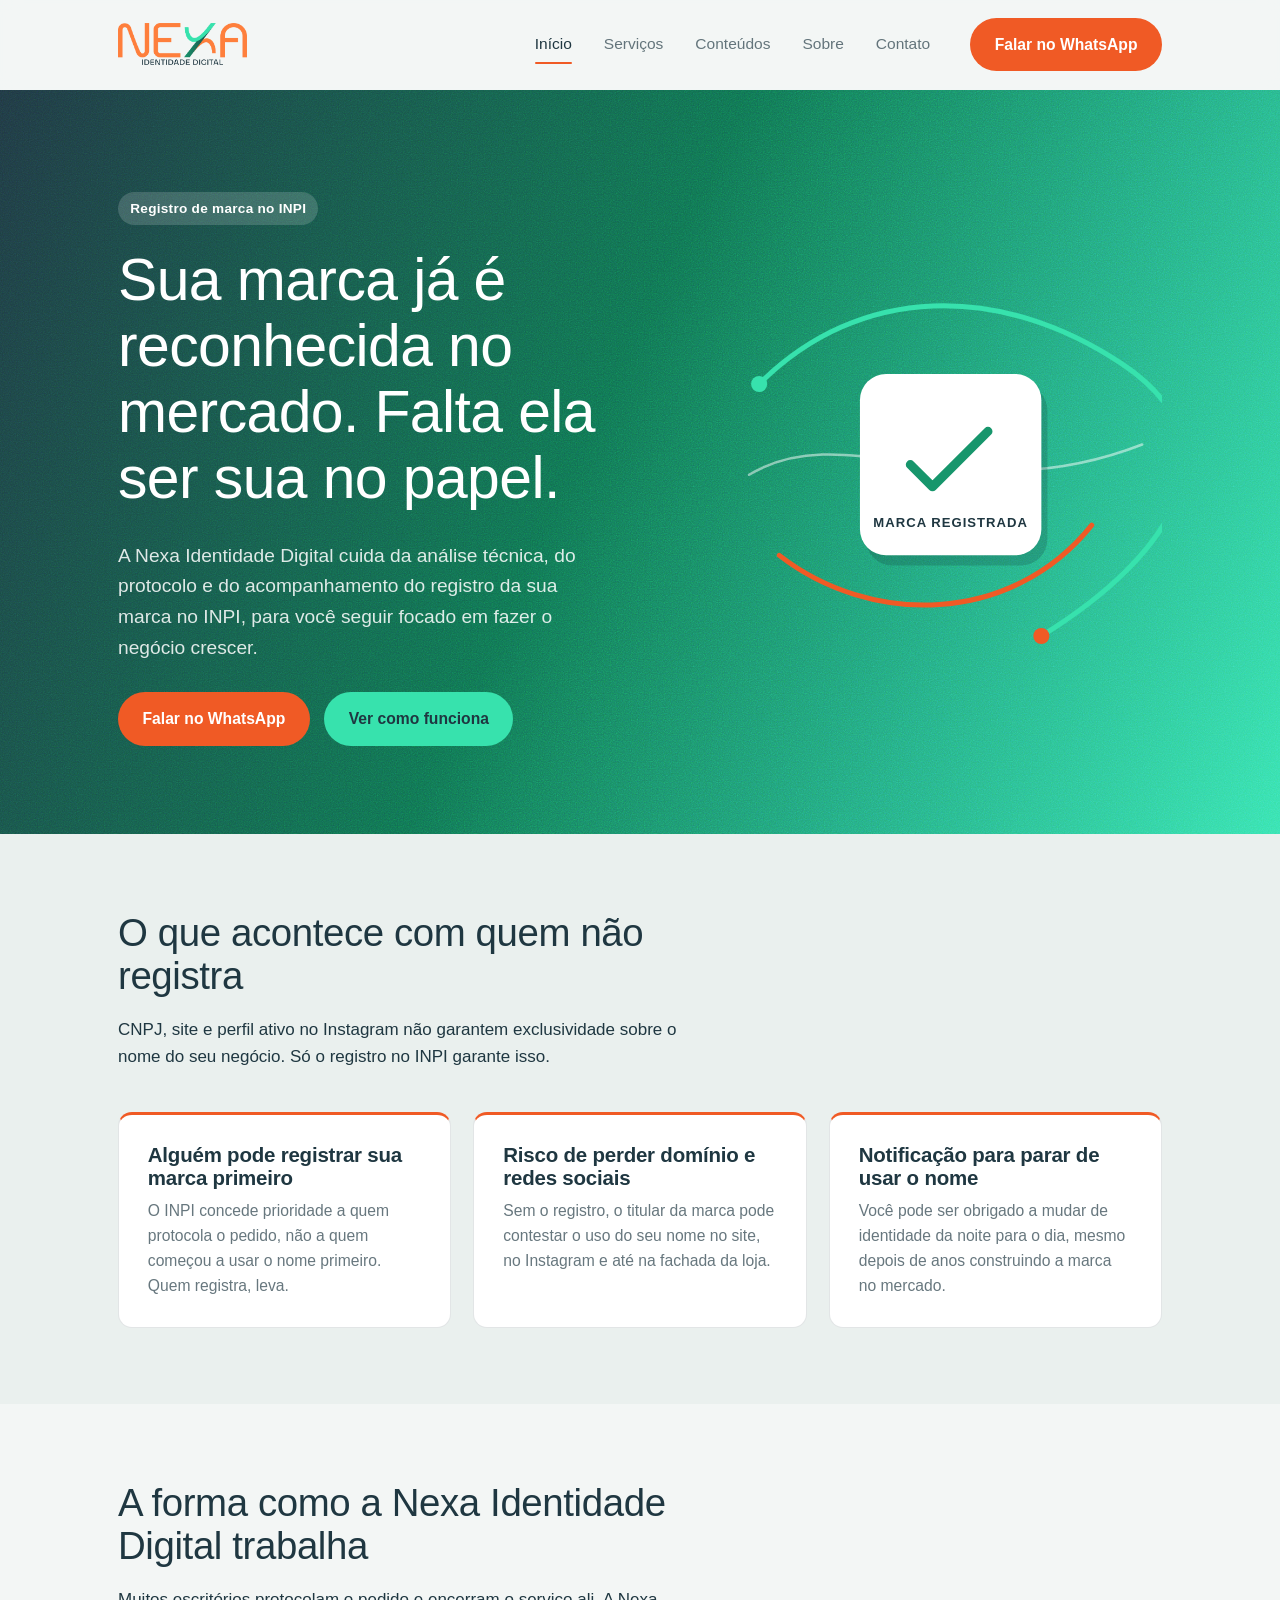
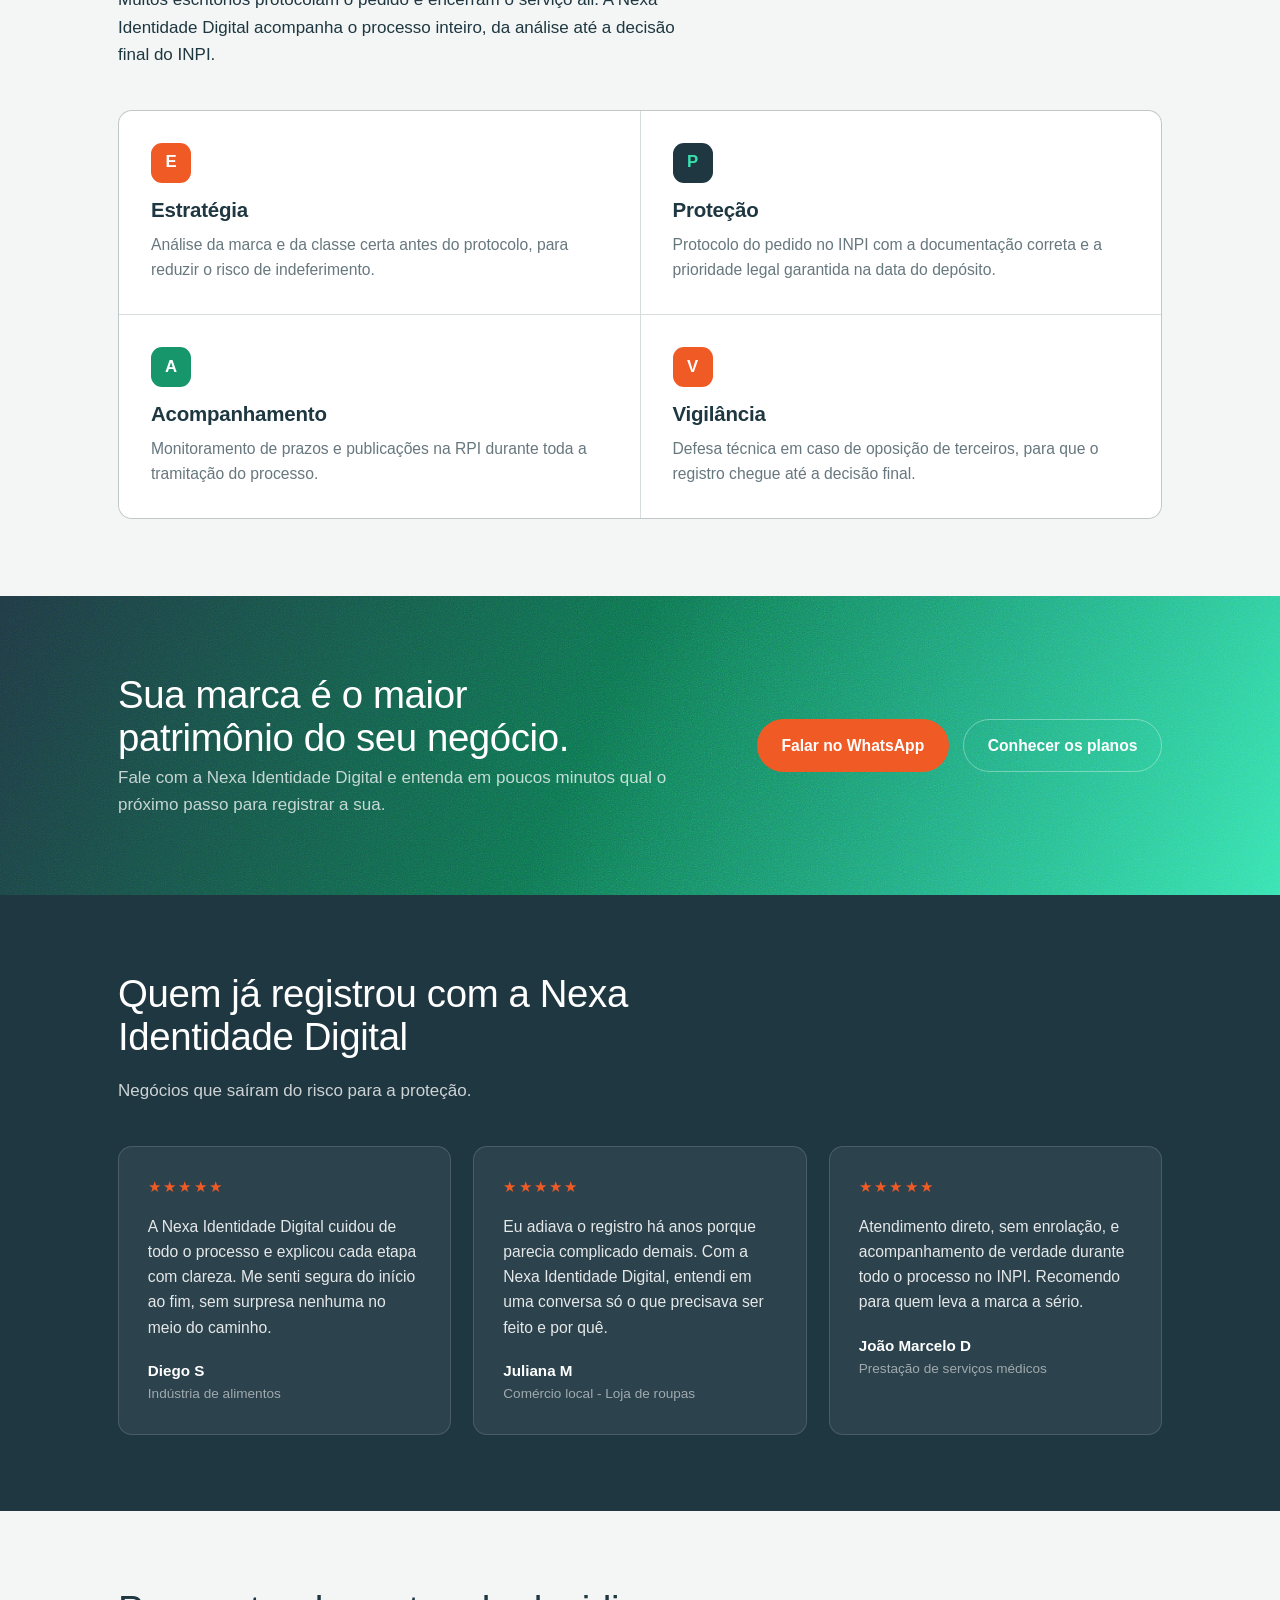
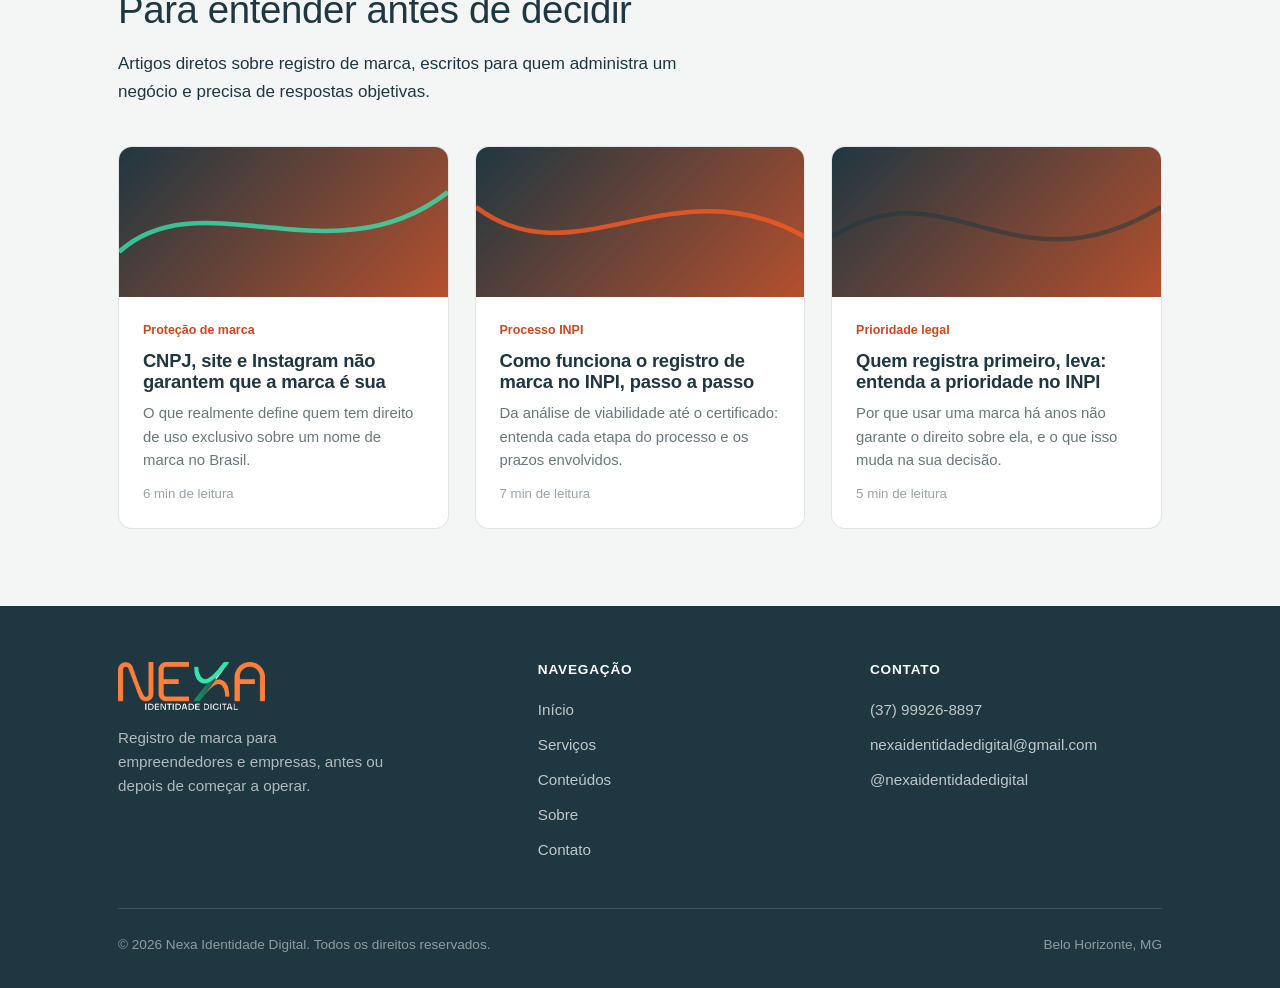
==== commit 7dfec37d: "Update index.html" ====
--- a/index.html
+++ b/index.html
@@ -140,20 +140,20 @@
       <div class="testimonial-card">
         <div class="testimonial-stars">★★★★★</div>
         <p>A Nexa Identidade Digital cuidou de todo o processo e explicou cada etapa com clareza. Me senti segura do início ao fim, sem surpresa nenhuma no meio do caminho.</p>
-        <div class="testimonial-name">Cliente Nexa Identidade Digital</div>
+        <div class="testimonial-name">Diego S</div>
         <div class="testimonial-role">Indústria de alimentos</div>
       </div>
       <div class="testimonial-card">
         <div class="testimonial-stars">★★★★★</div>
         <p>Eu adiava o registro há anos porque parecia complicado demais. Com a Nexa Identidade Digital, entendi em uma conversa só o que precisava ser feito e por quê.</p>
-        <div class="testimonial-name">Cliente Nexa Identidade Digital</div>
-        <div class="testimonial-role">Comércio local</div>
+        <div class="testimonial-name">Juliana M</div>
+        <div class="testimonial-role">Comércio local - Loja de roupas</div>
       </div>
       <div class="testimonial-card">
         <div class="testimonial-stars">★★★★★</div>
         <p>Atendimento direto, sem enrolação, e acompanhamento de verdade durante todo o processo no INPI. Recomendo para quem leva a marca a sério.</p>
-        <div class="testimonial-name">Cliente Nexa Identidade Digital</div>
-        <div class="testimonial-role">Prestação de serviços</div>
+        <div class="testimonial-name">João Marcelo D</div>
+        <div class="testimonial-role">Prestação de serviços médicos</div>
       </div>
     </div>
   </div>
@@ -205,7 +205,7 @@
     <div class="footer-inner">
       <div class="footer-brand">
         <a href="index.html" class="logo"><img src="logo-dark-bg.png" alt="Nexa Identidade Digital" class="logo-img"></a>
-        <p>Registro de marca para negócios que já existem e precisam proteger o que construíram.</p>
+        <p>Registro de marca para empreendedores e empresas, antes ou depois de começar a operar.</p>
       </div>
       <div class="footer-col">
         <h4>NAVEGAÇÃO</h4>
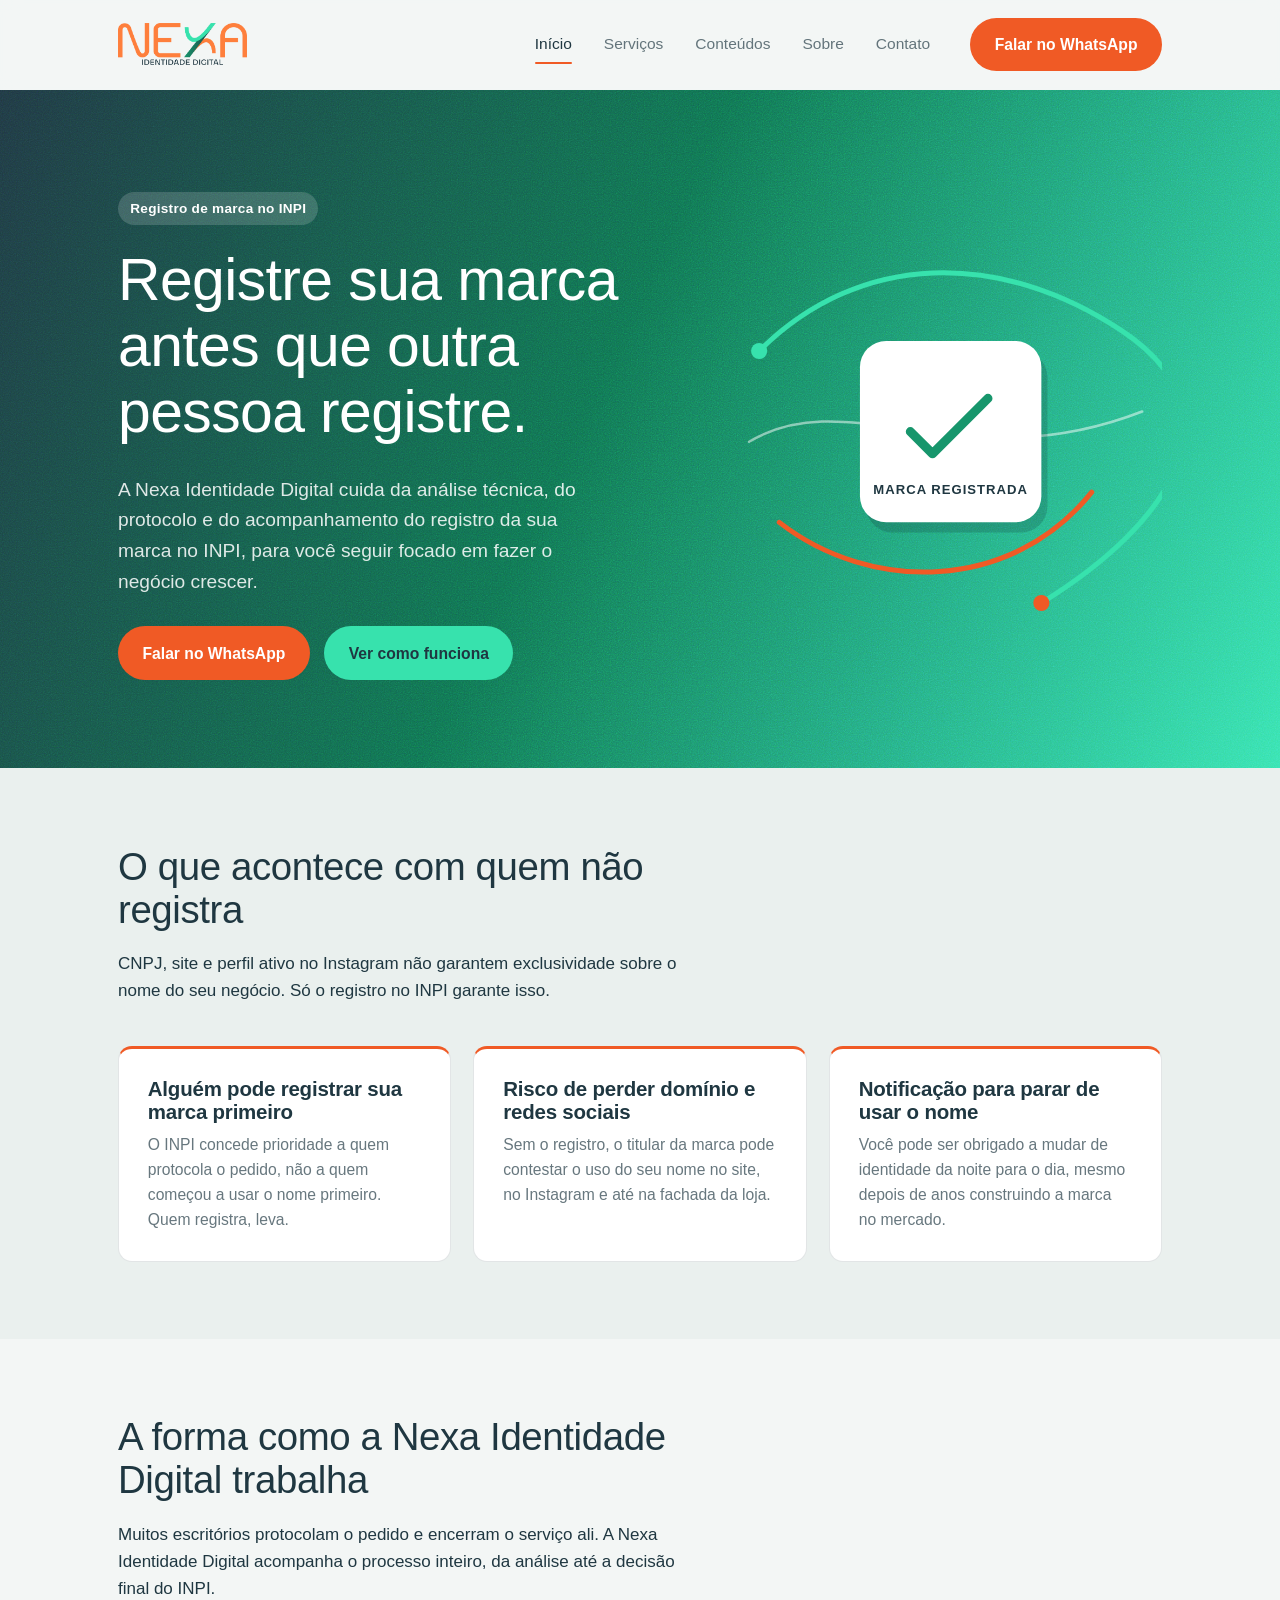
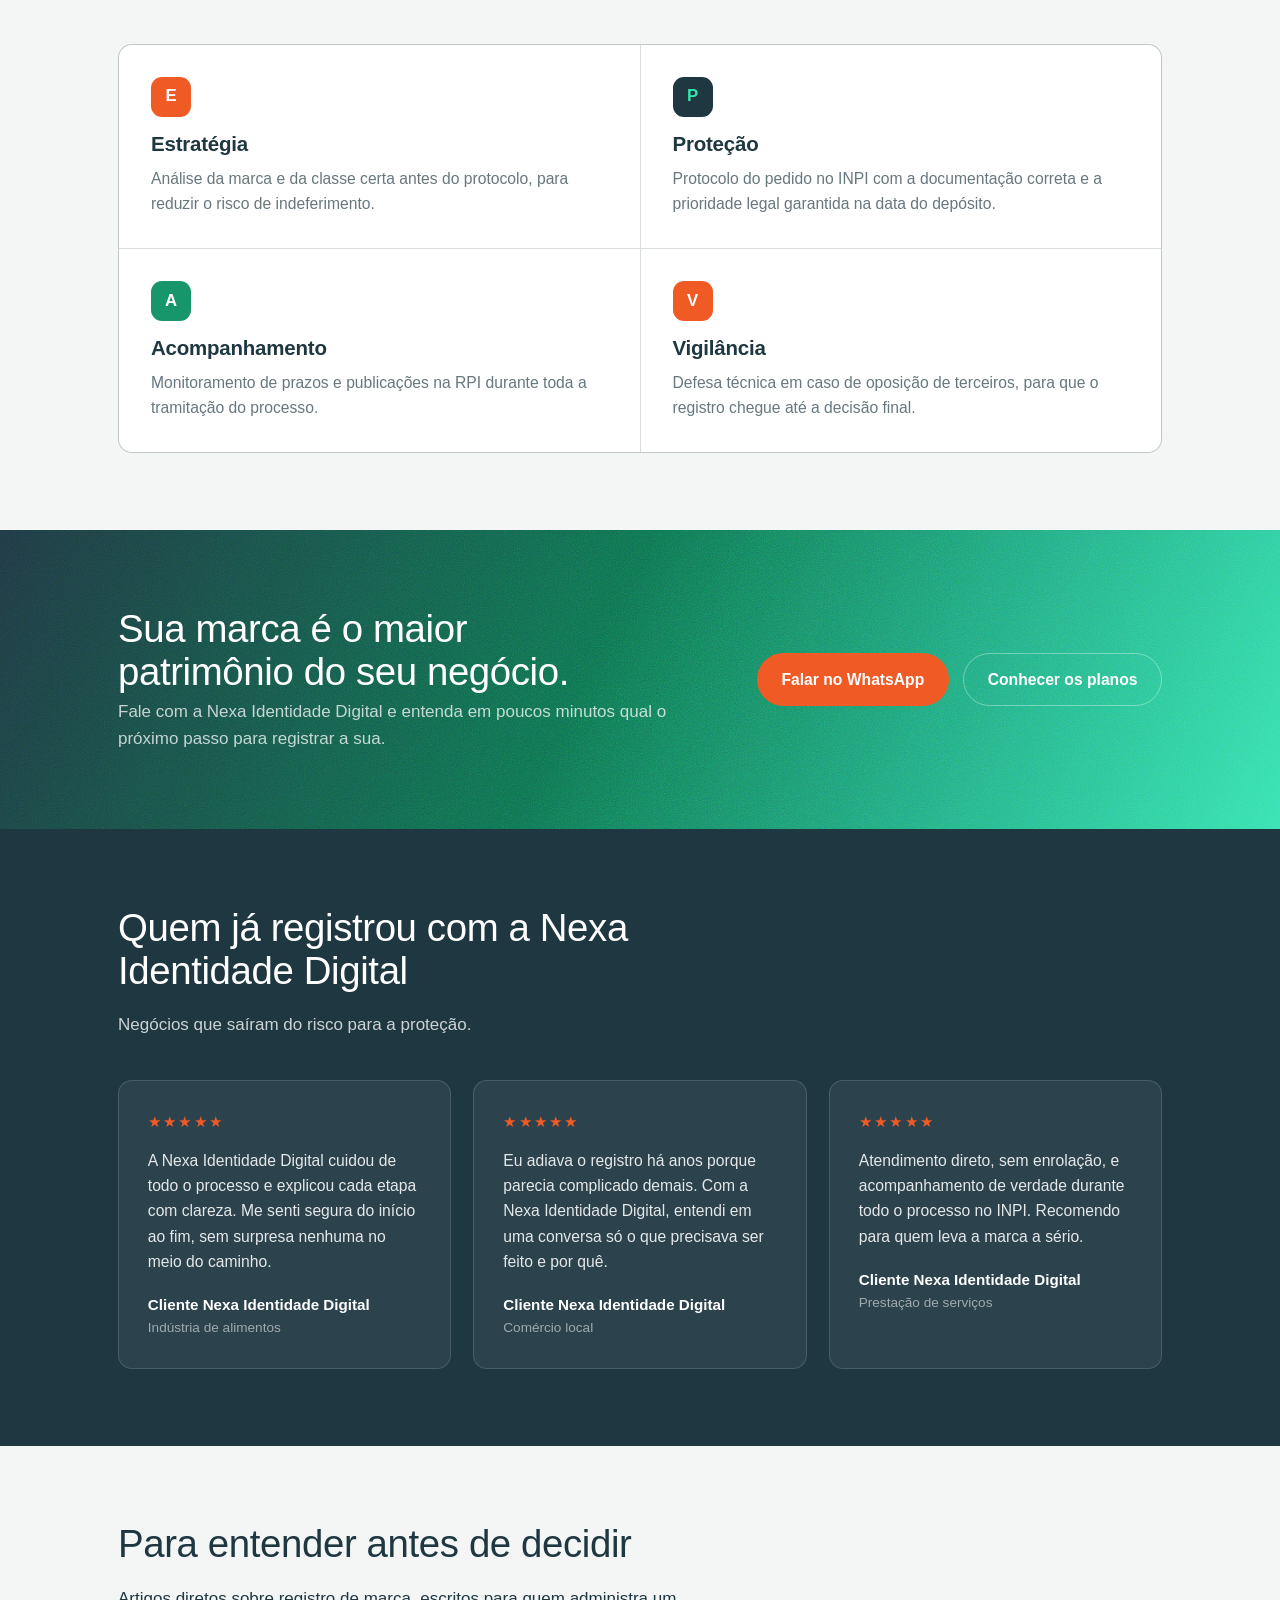
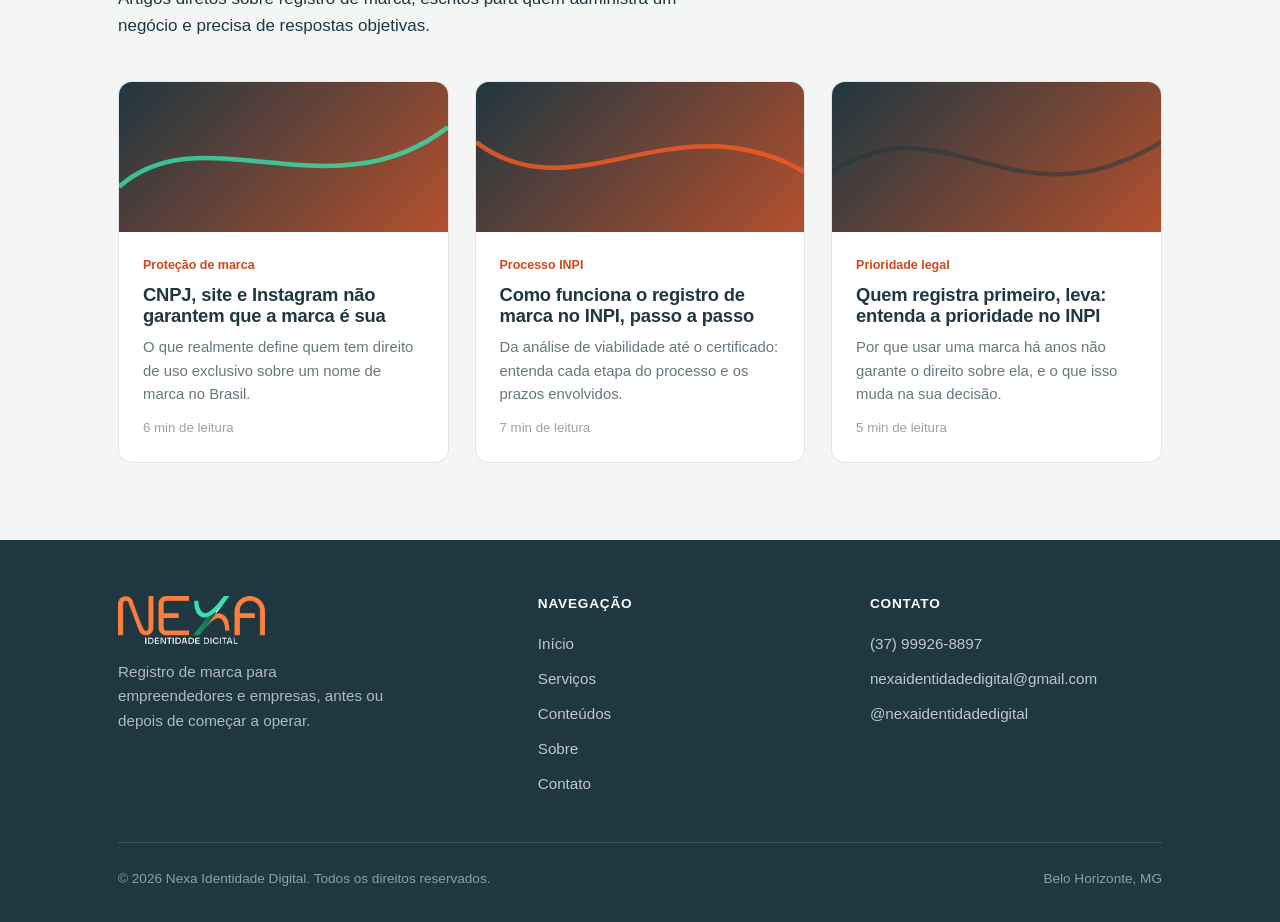
==== commit 083bd080: "Up 12/10" ====
--- a/index.html
+++ b/index.html
@@ -3,13 +3,26 @@
 <head>
 <meta charset="UTF-8">
 <meta name="viewport" content="width=device-width, initial-scale=1.0">
-<title>Nexa Identidade Digital | Registro de marca no INPI</title>
-<meta name="description" content="A Nexa Identidade Digital cuida da análise, do protocolo e do acompanhamento do registro da sua marca no INPI, para negócios que já existem e precisam proteger o que construíram.">
+<title>Registro de Marca no INPI | Nexa Identidade Digital</title>
+<meta name="description" content="Registro de marca no INPI com análise de viabilidade, protocolo e acompanhamento até a decisão. Proteja o seu negócio desde o primeiro dia.">
 <link rel="icon" href="data:image/svg+xml,<svg xmlns=%22http://www.w3.org/2000/svg%22 viewBox=%220 0 32 32%22><rect width=%2232%22 height=%2232%22 rx=%228%22 fill=%22%231f3741%22/><path d=%22M9 22V10l14 12V10%22 stroke=%22%2337e2ad%22 stroke-width=%222.3%22 fill=%22none%22 stroke-linecap=%22round%22 stroke-linejoin=%22round%22/></svg>">
 <link rel="preconnect" href="https://api.fontshare.com">
 <link href="https://api.fontshare.com/v2/css?f[]=chillax@500,600,700&display=swap" rel="stylesheet">
 <link href="https://fonts.googleapis.com/css2?family=Plus+Jakarta+Sans:wght@400;500;600;700;800&display=swap" rel="stylesheet">
 <link rel="stylesheet" href="style.css">
+
+<!-- SEO -->
+<link rel="canonical" href="https://nexaidentidadedigital.com.br/">
+<meta property="og:type" content="website">
+<meta property="og:locale" content="pt_BR">
+<meta property="og:site_name" content="Nexa Identidade Digital">
+<meta property="og:title" content="Registro de Marca no INPI | Nexa Identidade Digital">
+<meta property="og:description" content="Registro de marca no INPI com análise de viabilidade, protocolo e acompanhamento até a decisão. Proteja o seu negócio desde o primeiro dia.">
+<meta property="og:url" content="https://nexaidentidadedigital.com.br/">
+<meta property="og:image" content="https://nexaidentidadedigital.com.br/og-image.png">
+<meta name="twitter:card" content="summary_large_image">
+<script type="application/ld+json">{"@context": "https://schema.org", "@type": "ProfessionalService", "@id": "https://nexaidentidadedigital.com.br/#organization", "name": "Nexa Identidade Digital", "url": "https://nexaidentidadedigital.com.br/", "logo": "https://nexaidentidadedigital.com.br/logo-light-bg.png", "image": "https://nexaidentidadedigital.com.br/og-image.png", "description": "Registro de marca no INPI com análise de viabilidade, protocolo e acompanhamento até a decisão final.", "telephone": "+55 37 99926-8897", "email": "nexaidentidadedigital@gmail.com", "address": {"@type": "PostalAddress", "addressLocality": "Belo Horizonte", "addressRegion": "MG", "addressCountry": "BR"}, "areaServed": {"@type": "Country", "name": "Brasil"}, "sameAs": ["https://instagram.com/nexaidentidadedigital"]}</script>
+<!-- /SEO -->
 </head>
 <body>
 
@@ -35,7 +48,7 @@
   <div class="wrap hero-grid">
     <div>
       <span class="hero-eyebrow">Registro de marca no INPI</span>
-      <h1>Sua marca já é reconhecida no mercado. Falta ela ser sua no papel.</h1>
+      <h1>Registre sua marca antes que outra pessoa registre.</h1>
       <p class="lede">A Nexa Identidade Digital cuida da análise técnica, do protocolo e do acompanhamento do registro da sua marca no INPI, para você seguir focado em fazer o negócio crescer.</p>
       <div class="hero-actions">
         <a class="btn btn-orange" href="https://wa.me/5537999268897?text=Ol%C3%A1%2C%20Luna!%20Quero%20entender%20como%20registrar%20minha%20marca." target="_blank" rel="noopener">Falar no WhatsApp</a>
@@ -140,20 +153,20 @@
       <div class="testimonial-card">
         <div class="testimonial-stars">★★★★★</div>
         <p>A Nexa Identidade Digital cuidou de todo o processo e explicou cada etapa com clareza. Me senti segura do início ao fim, sem surpresa nenhuma no meio do caminho.</p>
-        <div class="testimonial-name">Diego S</div>
+        <div class="testimonial-name">Cliente Nexa Identidade Digital</div>
         <div class="testimonial-role">Indústria de alimentos</div>
       </div>
       <div class="testimonial-card">
         <div class="testimonial-stars">★★★★★</div>
         <p>Eu adiava o registro há anos porque parecia complicado demais. Com a Nexa Identidade Digital, entendi em uma conversa só o que precisava ser feito e por quê.</p>
-        <div class="testimonial-name">Juliana M</div>
-        <div class="testimonial-role">Comércio local - Loja de roupas</div>
+        <div class="testimonial-name">Cliente Nexa Identidade Digital</div>
+        <div class="testimonial-role">Comércio local</div>
       </div>
       <div class="testimonial-card">
         <div class="testimonial-stars">★★★★★</div>
         <p>Atendimento direto, sem enrolação, e acompanhamento de verdade durante todo o processo no INPI. Recomendo para quem leva a marca a sério.</p>
-        <div class="testimonial-name">João Marcelo D</div>
-        <div class="testimonial-role">Prestação de serviços médicos</div>
+        <div class="testimonial-name">Cliente Nexa Identidade Digital</div>
+        <div class="testimonial-role">Prestação de serviços</div>
       </div>
     </div>
   </div>
